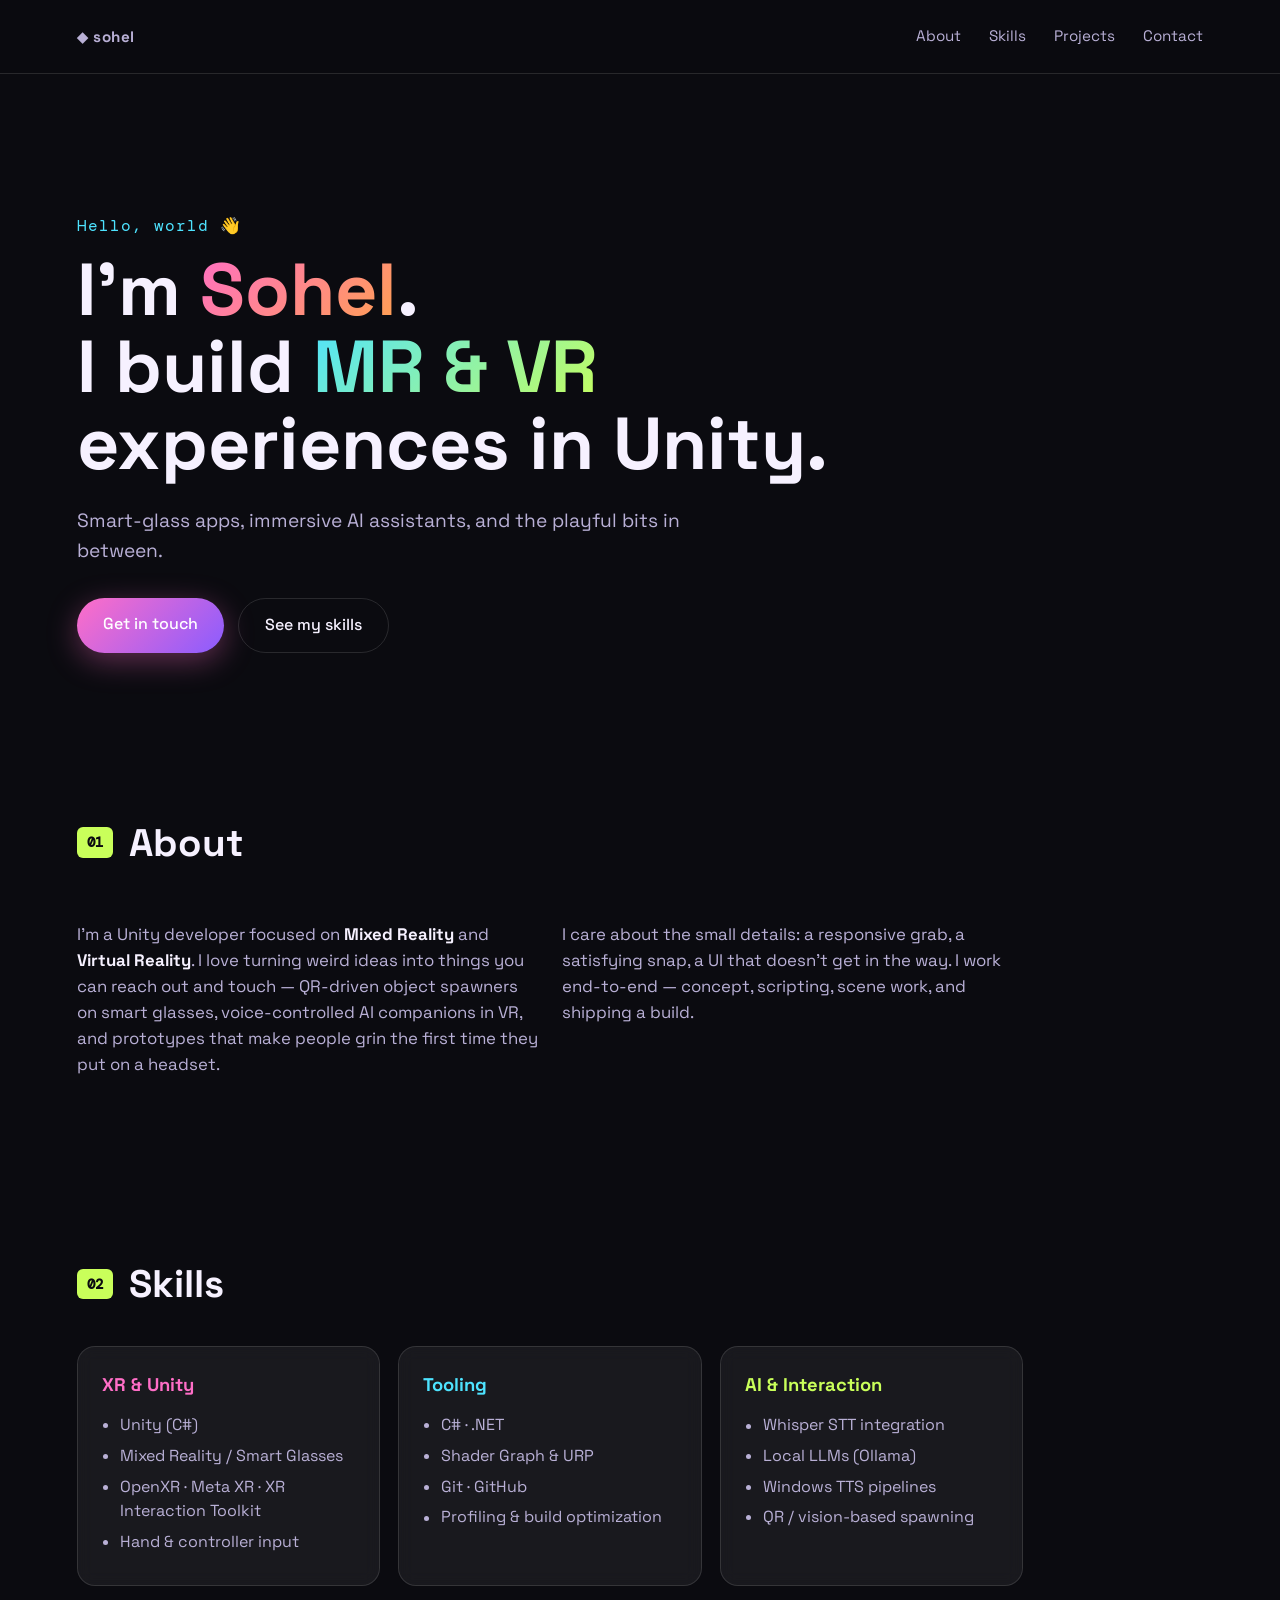
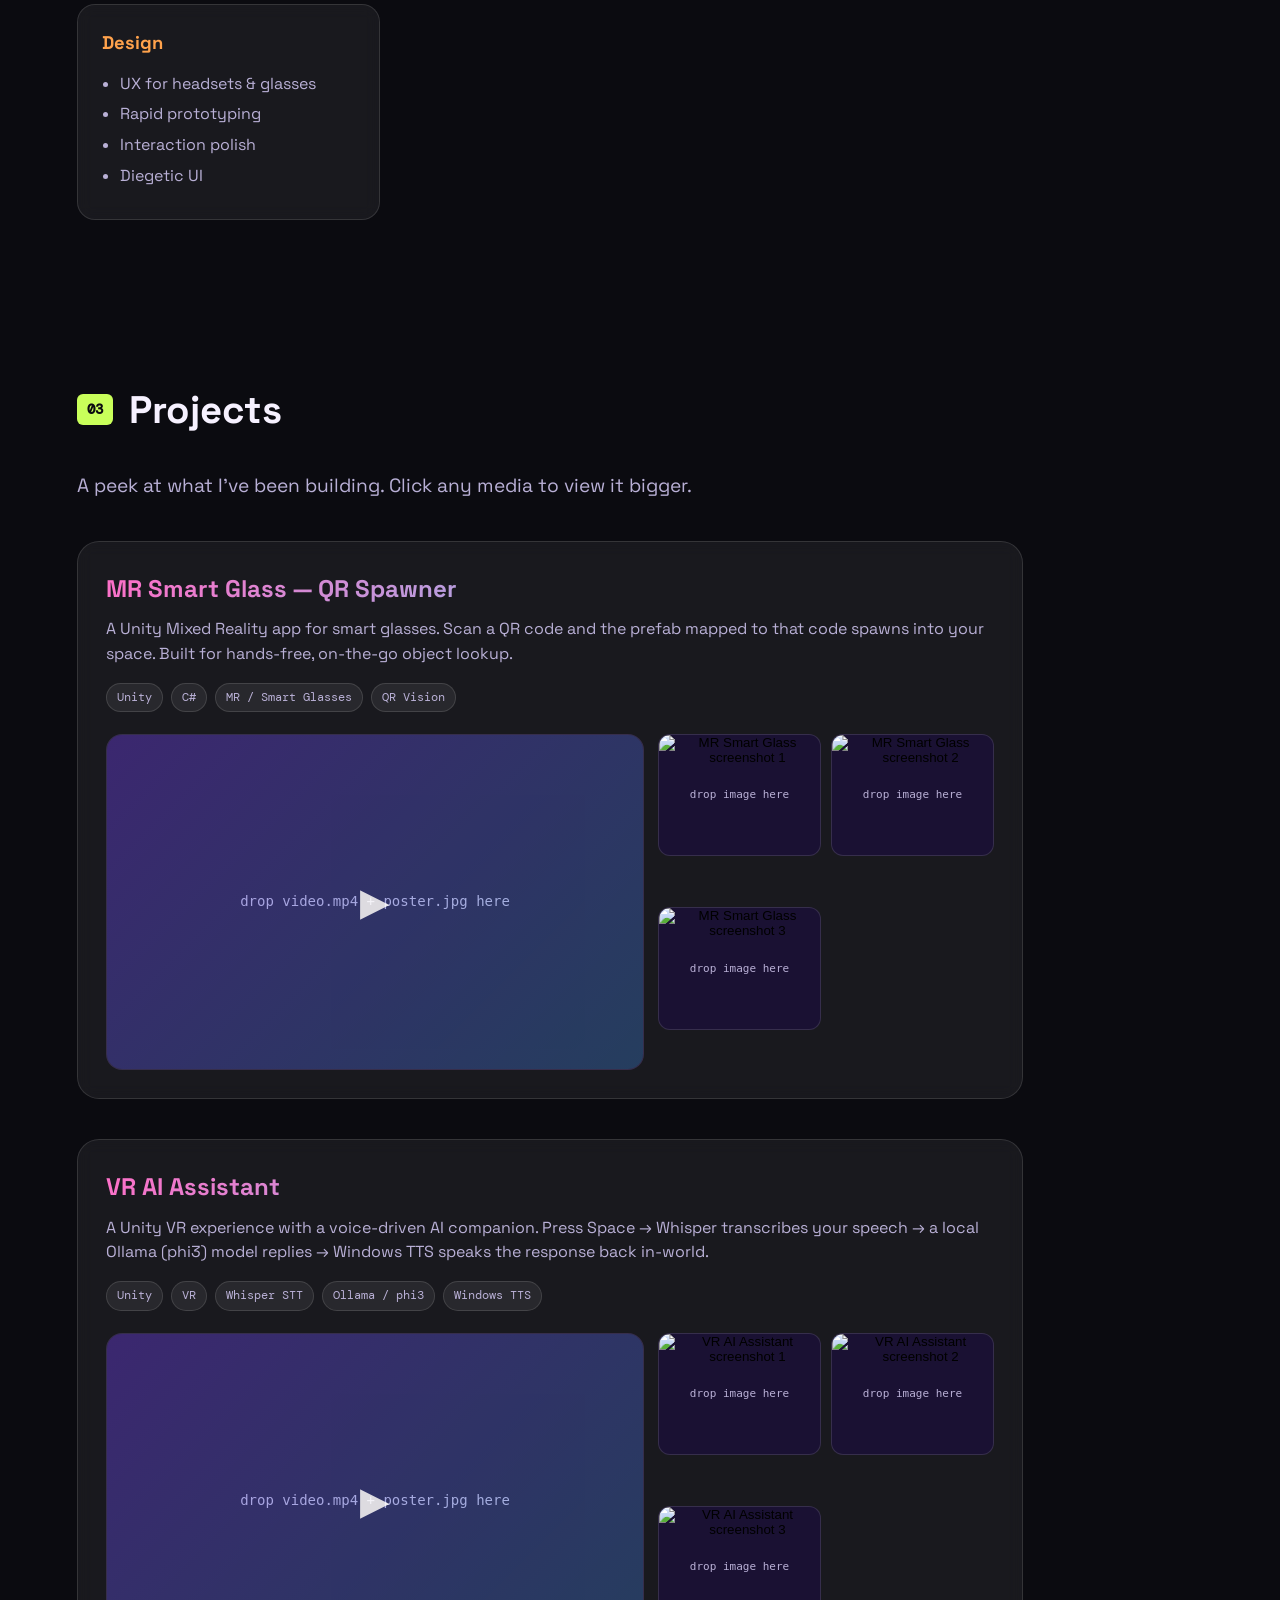
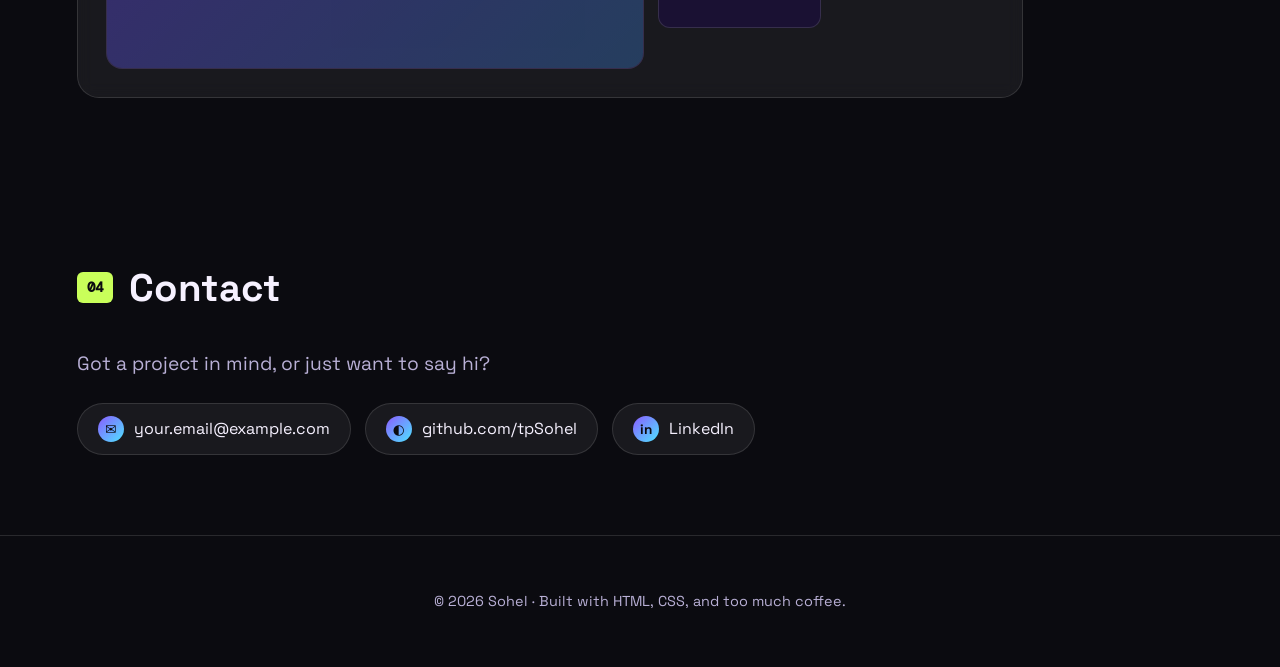
==== Portfolio/index.html @ 41267ab6 "Add portfolio" ====
<!DOCTYPE html>
<html lang="en">
<head>
  <meta charset="UTF-8" />
  <meta name="viewport" content="width=device-width, initial-scale=1.0" />
  <title>Sohel — Unity / XR Developer</title>
  <meta name="description" content="Portfolio of Sohel, a Unity developer building MR and VR experiences." />
  <link rel="preconnect" href="https://fonts.googleapis.com">
  <link rel="preconnect" href="https://fonts.gstatic.com" crossorigin>
  <link href="https://fonts.googleapis.com/css2?family=Space+Grotesk:wght@400;500;700&family=DM+Mono:wght@400;500&display=swap" rel="stylesheet">
  <link rel="stylesheet" href="styles.css" />
</head>
<body>
  <div class="blob blob-1"></div>
  <div class="blob blob-2"></div>
  <div class="blob blob-3"></div>

  <nav class="nav">
    <a href="#top" class="logo">◆ sohel</a>
    <ul>
      <li><a href="#about">About</a></li>
      <li><a href="#skills">Skills</a></li>
      <li><a href="#projects">Projects</a></li>
      <li><a href="#contact">Contact</a></li>
    </ul>
  </nav>

  <header id="top" class="hero">
    <p class="eyebrow">Hello, world 👋</p>
    <h1>
      I'm <span class="grad">Sohel</span>.<br />
      I build <span class="grad2">MR &amp; VR</span> experiences in Unity.
    </h1>
    <p class="lede">
      Smart-glass apps, immersive AI assistants, and the playful bits in between.
    </p>
    <div class="cta">
      <a class="btn primary" href="#contact">Get in touch</a>
      <a class="btn ghost" href="#skills">See my skills</a>
    </div>
  </header>

  <section id="about" class="section">
    <h2><span class="tag">01</span> About</h2>
    <div class="about-grid">
      <p>
        I'm a Unity developer focused on <strong>Mixed Reality</strong> and
        <strong>Virtual Reality</strong>. I love turning weird ideas into things you
        can reach out and touch — QR-driven object spawners on smart glasses,
        voice-controlled AI companions in VR, and prototypes that make people grin
        the first time they put on a headset.
      </p>
      <p>
        I care about the small details: a responsive grab, a satisfying snap, a
        UI that doesn't get in the way. I work end-to-end — concept, scripting,
        scene work, and shipping a build.
      </p>
    </div>
  </section>

  <section id="skills" class="section">
    <h2><span class="tag">02</span> Skills</h2>
    <div class="skills">
      <article class="card c1">
        <h3>XR &amp; Unity</h3>
        <ul>
          <li>Unity (C#)</li>
          <li>Mixed Reality / Smart Glasses</li>
          <li>OpenXR · Meta XR · XR Interaction Toolkit</li>
          <li>Hand &amp; controller input</li>
        </ul>
      </article>
      <article class="card c2">
        <h3>Tooling</h3>
        <ul>
          <li>C# · .NET</li>
          <li>Shader Graph &amp; URP</li>
          <li>Git · GitHub</li>
          <li>Profiling &amp; build optimization</li>
        </ul>
      </article>
      <article class="card c3">
        <h3>AI &amp; Interaction</h3>
        <ul>
          <li>Whisper STT integration</li>
          <li>Local LLMs (Ollama)</li>
          <li>Windows TTS pipelines</li>
          <li>QR / vision-based spawning</li>
        </ul>
      </article>
      <article class="card c4">
        <h3>Design</h3>
        <ul>
          <li>UX for headsets &amp; glasses</li>
          <li>Rapid prototyping</li>
          <li>Interaction polish</li>
          <li>Diegetic UI</li>
        </ul>
      </article>
    </div>
  </section>

  <section id="projects" class="section">
    <h2><span class="tag">03</span> Projects</h2>
    <p class="lede">A peek at what I've been building. Click any media to view it bigger.</p>

    <article class="project">
      <header class="project-head">
        <h3>MR Smart Glass — QR Spawner</h3>
        <p>A Unity Mixed Reality app for smart glasses. Scan a QR code and the prefab mapped to that code spawns into your space. Built for hands-free, on-the-go object lookup.</p>
        <div class="chips">
          <span class="chip">Unity</span>
          <span class="chip">C#</span>
          <span class="chip">MR / Smart Glasses</span>
          <span class="chip">QR Vision</span>
        </div>
      </header>

      <div class="project-media">
        <div class="media-main" data-lightbox data-type="video" data-src="media/mr-smart-glass/video.mp4">
          <video src="media/mr-smart-glass/video.mp4" poster="media/mr-smart-glass/poster.jpg" muted loop playsinline preload="metadata"></video>
          <div class="play-badge">▶</div>
        </div>
        <div class="media-gallery">
          <button class="thumb" data-lightbox data-type="image" data-src="media/mr-smart-glass/1.jpg">
            <img src="media/mr-smart-glass/1.jpg" alt="MR Smart Glass screenshot 1" loading="lazy" />
          </button>
          <button class="thumb" data-lightbox data-type="image" data-src="media/mr-smart-glass/2.jpg">
            <img src="media/mr-smart-glass/2.jpg" alt="MR Smart Glass screenshot 2" loading="lazy" />
          </button>
          <button class="thumb" data-lightbox data-type="image" data-src="media/mr-smart-glass/3.jpg">
            <img src="media/mr-smart-glass/3.jpg" alt="MR Smart Glass screenshot 3" loading="lazy" />
          </button>
        </div>
      </div>
    </article>

    <article class="project">
      <header class="project-head">
        <h3>VR AI Assistant</h3>
        <p>A Unity VR experience with a voice-driven AI companion. Press Space → Whisper transcribes your speech → a local Ollama (phi3) model replies → Windows TTS speaks the response back in-world.</p>
        <div class="chips">
          <span class="chip">Unity</span>
          <span class="chip">VR</span>
          <span class="chip">Whisper STT</span>
          <span class="chip">Ollama / phi3</span>
          <span class="chip">Windows TTS</span>
        </div>
      </header>

      <div class="project-media">
        <div class="media-main" data-lightbox data-type="video" data-src="media/vr-ai-assistant/video.mp4">
          <video src="media/vr-ai-assistant/video.mp4" poster="media/vr-ai-assistant/poster.jpg" muted loop playsinline preload="metadata"></video>
          <div class="play-badge">▶</div>
        </div>
        <div class="media-gallery">
          <button class="thumb" data-lightbox data-type="image" data-src="media/vr-ai-assistant/1.jpg">
            <img src="media/vr-ai-assistant/1.jpg" alt="VR AI Assistant screenshot 1" loading="lazy" />
          </button>
          <button class="thumb" data-lightbox data-type="image" data-src="media/vr-ai-assistant/2.jpg">
            <img src="media/vr-ai-assistant/2.jpg" alt="VR AI Assistant screenshot 2" loading="lazy" />
          </button>
          <button class="thumb" data-lightbox data-type="image" data-src="media/vr-ai-assistant/3.jpg">
            <img src="media/vr-ai-assistant/3.jpg" alt="VR AI Assistant screenshot 3" loading="lazy" />
          </button>
        </div>
      </div>
    </article>
  </section>

  <!-- Lightbox -->
  <div id="lightbox" class="lightbox" aria-hidden="true">
    <button class="lb-close" aria-label="Close">✕</button>
    <div class="lb-content"></div>
  </div>

  <section id="contact" class="section">
    <h2><span class="tag">04</span> Contact</h2>
    <p class="lede">Got a project in mind, or just want to say hi?</p>
    <div class="contact-list">
      <a class="contact-pill" href="mailto:your.email@example.com">
        <span>✉</span> your.email@example.com
      </a>
      <a class="contact-pill" href="https://github.com/tpSohel" target="_blank" rel="noopener">
        <span>◐</span> github.com/tpSohel
      </a>
      <a class="contact-pill" href="https://www.linkedin.com/in/your-handle" target="_blank" rel="noopener">
        <span>in</span> LinkedIn
      </a>
    </div>
  </section>

  <footer class="foot">
    <p>© <span id="year"></span> Sohel · Built with HTML, CSS, and too much coffee.</p>
  </footer>

  <script src="script.js"></script>
</body>
</html>
---- Portfolio/styles.css ----
:root {
  --bg: #0b0b10;
  --ink: #f6f1ff;
  --muted: #b9b0d6;
  --pink: #ff6ec7;
  --purple: #8a5cff;
  --cyan: #4ee3ff;
  --lime: #c9ff5a;
  --orange: #ffa24c;
  --card: rgba(255, 255, 255, 0.06);
  --card-brd: rgba(255, 255, 255, 0.12);
}

* { box-sizing: border-box; }

html { scroll-behavior: smooth; }

body {
  margin: 0;
  font-family: "Space Grotesk", system-ui, sans-serif;
  background: var(--bg);
  color: var(--ink);
  line-height: 1.55;
  overflow-x: hidden;
  position: relative;
  min-height: 100vh;
}

/* Floating blobs (hidden — solid bg) */
.blob { display: none; }

/* Nav */
.nav {
  display: flex;
  justify-content: space-between;
  align-items: center;
  padding: 24px clamp(20px, 6vw, 80px);
  position: sticky;
  top: 0;
  backdrop-filter: blur(12px);
  background: rgba(11, 11, 16, 0.85);
  z-index: 10;
  border-bottom: 1px solid var(--card-brd);
}
.logo {
  font-weight: 700;
  font-size: 1.1rem;
  color: var(--ink);
  text-decoration: none;
  letter-spacing: 0.5px;
}
.nav ul {
  list-style: none;
  display: flex;
  gap: 28px;
  margin: 0;
  padding: 0;
}
.nav a {
  color: var(--muted);
  text-decoration: none;
  font-size: 0.95rem;
  transition: color 0.2s;
}
.nav a:hover { color: var(--cyan); }

/* Hero */
.hero {
  padding: clamp(60px, 12vw, 140px) clamp(20px, 6vw, 80px) 80px;
  max-width: 1100px;
}
.eyebrow {
  font-family: "DM Mono", monospace;
  color: var(--cyan);
  margin: 0 0 12px;
  letter-spacing: 1px;
}
.hero h1 {
  font-size: clamp(2.2rem, 6vw, 4.6rem);
  line-height: 1.05;
  margin: 0 0 24px;
  font-weight: 700;
}
.grad {
  background: linear-gradient(135deg, var(--pink), var(--orange));
  -webkit-background-clip: text;
  background-clip: text;
  color: transparent;
}
.grad2 {
  background: linear-gradient(135deg, var(--cyan), var(--lime));
  -webkit-background-clip: text;
  background-clip: text;
  color: transparent;
}
.lede {
  color: var(--muted);
  font-size: clamp(1rem, 2vw, 1.2rem);
  max-width: 620px;
}
.cta {
  margin-top: 32px;
  display: flex;
  gap: 14px;
  flex-wrap: wrap;
}
.btn {
  display: inline-block;
  padding: 14px 26px;
  border-radius: 999px;
  text-decoration: none;
  font-weight: 500;
  transition: transform 0.15s ease, box-shadow 0.2s ease;
}
.btn.primary {
  background: linear-gradient(135deg, var(--pink), var(--purple));
  color: white;
  box-shadow: 0 8px 30px rgba(255, 110, 199, 0.35);
}
.btn.primary:hover { transform: translateY(-2px); box-shadow: 0 12px 40px rgba(255, 110, 199, 0.5); }
.btn.ghost {
  border: 1px solid var(--card-brd);
  color: var(--ink);
}
.btn.ghost:hover { border-color: var(--cyan); color: var(--cyan); }

/* Sections */
.section {
  padding: 80px clamp(20px, 6vw, 80px);
  max-width: 1100px;
}
.section h2 {
  font-size: clamp(1.6rem, 3.5vw, 2.4rem);
  margin: 0 0 32px;
  display: flex;
  align-items: center;
  gap: 16px;
}
.tag {
  font-family: "DM Mono", monospace;
  font-size: 0.9rem;
  color: var(--bg);
  background: var(--lime);
  padding: 4px 10px;
  border-radius: 6px;
}

.about-grid {
  display: grid;
  grid-template-columns: repeat(auto-fit, minmax(280px, 1fr));
  gap: 24px;
  color: var(--muted);
  font-size: 1.05rem;
}
.about-grid strong { color: var(--ink); }

/* Skills cards */
.skills {
  display: grid;
  grid-template-columns: repeat(auto-fit, minmax(240px, 1fr));
  gap: 18px;
}
.card {
  padding: 24px;
  border-radius: 18px;
  background: var(--card);
  border: 1px solid var(--card-brd);
  backdrop-filter: blur(8px);
  transition: transform 0.25s ease, border-color 0.25s ease;
  position: relative;
  overflow: hidden;
}
.card::before {
  content: "";
  position: absolute;
  inset: 0;
  background: linear-gradient(135deg, transparent, transparent);
  opacity: 0;
  transition: opacity 0.3s;
  pointer-events: none;
}
.card:hover { transform: translateY(-6px); }
.card.c1:hover { border-color: var(--pink); }
.card.c2:hover { border-color: var(--cyan); }
.card.c3:hover { border-color: var(--lime); }
.card.c4:hover { border-color: var(--orange); }
.card h3 {
  margin: 0 0 14px;
  font-size: 1.15rem;
}
.card.c1 h3 { color: var(--pink); }
.card.c2 h3 { color: var(--cyan); }
.card.c3 h3 { color: var(--lime); }
.card.c4 h3 { color: var(--orange); }
.card ul {
  margin: 0;
  padding-left: 18px;
  color: var(--muted);
}
.card li { margin: 6px 0; }

/* Contact */
.contact-list {
  display: flex;
  gap: 14px;
  flex-wrap: wrap;
  margin-top: 24px;
}
.contact-pill {
  display: inline-flex;
  align-items: center;
  gap: 10px;
  padding: 12px 20px;
  background: var(--card);
  border: 1px solid var(--card-brd);
  border-radius: 999px;
  color: var(--ink);
  text-decoration: none;
  transition: all 0.2s ease;
}
.contact-pill span {
  display: inline-flex;
  align-items: center;
  justify-content: center;
  width: 26px;
  height: 26px;
  border-radius: 50%;
  background: linear-gradient(135deg, var(--purple), var(--cyan));
  font-size: 0.85rem;
  font-weight: 700;
  color: var(--bg);
}
.contact-pill:hover {
  transform: translateY(-2px);
  border-color: var(--cyan);
  box-shadow: 0 8px 24px rgba(78, 227, 255, 0.2);
}

/* Footer */
.foot {
  padding: 40px clamp(20px, 6vw, 80px);
  border-top: 1px solid var(--card-brd);
  color: var(--muted);
  font-size: 0.9rem;
  text-align: center;
}

/* Reveal on scroll */
.reveal {
  opacity: 0;
  transform: translateY(24px);
  transition: opacity 0.7s ease, transform 0.7s ease;
}
.reveal.in {
  opacity: 1;
  transform: translateY(0);
}

@media (max-width: 600px) {
  .nav ul { gap: 16px; }
  .nav a { font-size: 0.85rem; }
}

/* Projects */
.project {
  margin-top: 40px;
  padding: 28px;
  border-radius: 22px;
  background: var(--card);
  border: 1px solid var(--card-brd);
  backdrop-filter: blur(8px);
}
.project-head h3 {
  margin: 0 0 10px;
  font-size: 1.5rem;
  background: linear-gradient(135deg, var(--pink), var(--cyan));
  -webkit-background-clip: text;
  background-clip: text;
  color: transparent;
}
.project-head p {
  margin: 0 0 16px;
  color: var(--muted);
}
.chips {
  display: flex;
  flex-wrap: wrap;
  gap: 8px;
  margin-bottom: 22px;
}
.chip {
  font-family: "DM Mono", monospace;
  font-size: 0.78rem;
  padding: 4px 10px;
  border-radius: 999px;
  background: rgba(255, 255, 255, 0.07);
  border: 1px solid var(--card-brd);
  color: var(--muted);
}

.project-media {
  display: grid;
  grid-template-columns: 1.6fr 1fr;
  gap: 14px;
}
@media (max-width: 760px) {
  .project-media { grid-template-columns: 1fr; }
}

.media-main {
  position: relative;
  border-radius: 16px;
  overflow: hidden;
  cursor: pointer;
  aspect-ratio: 16 / 10;
  background: #1a1133 url("data:image/svg+xml;utf8,<svg xmlns='http://www.w3.org/2000/svg' width='100%25' height='100%25'><text x='50%25' y='50%25' fill='%23b9b0d6' font-family='monospace' font-size='14' text-anchor='middle' dominant-baseline='middle'>drop video.mp4 + poster.jpg here</text></svg>") center/contain no-repeat;
  border: 1px solid var(--card-brd);
  transition: transform 0.25s ease;
}
.media-main:hover { transform: translateY(-3px); }
.media-main video {
  width: 100%;
  height: 100%;
  object-fit: cover;
  display: block;
}
.media-main video[poster=""] { opacity: 0; }
.play-badge {
  position: absolute;
  inset: 0;
  display: flex;
  align-items: center;
  justify-content: center;
  font-size: 2.4rem;
  color: white;
  background: linear-gradient(135deg, rgba(138, 92, 255, 0.35), rgba(78, 227, 255, 0.25));
  opacity: 0.85;
  transition: opacity 0.2s;
  pointer-events: none;
}
.media-main:hover .play-badge { opacity: 1; }

.media-gallery {
  display: grid;
  grid-template-columns: 1fr 1fr;
  grid-auto-rows: 1fr;
  gap: 10px;
}
@media (max-width: 760px) {
  .media-gallery { grid-template-columns: repeat(3, 1fr); }
}
.thumb {
  border: 1px solid var(--card-brd);
  border-radius: 12px;
  overflow: hidden;
  padding: 0;
  cursor: pointer;
  background: #1a1133 url("data:image/svg+xml;utf8,<svg xmlns='http://www.w3.org/2000/svg' width='100%25' height='100%25'><text x='50%25' y='50%25' fill='%23b9b0d6' font-family='monospace' font-size='11' text-anchor='middle' dominant-baseline='middle'>drop image here</text></svg>") center/contain no-repeat;
  aspect-ratio: 4 / 3;
  transition: transform 0.2s ease, border-color 0.2s ease;
}
.thumb:hover { transform: translateY(-3px); border-color: var(--cyan); }
.thumb img {
  width: 100%;
  height: 100%;
  object-fit: cover;
  display: block;
}
.thumb img[src=""],
.thumb img:not([src]) { opacity: 0; }

/* Lightbox */
.lightbox {
  position: fixed;
  inset: 0;
  background: rgba(8, 4, 20, 0.92);
  backdrop-filter: blur(8px);
  display: none;
  align-items: center;
  justify-content: center;
  z-index: 100;
  padding: 40px;
}
.lightbox.open { display: flex; }
.lb-content {
  max-width: 92vw;
  max-height: 88vh;
  display: flex;
  align-items: center;
  justify-content: center;
}
.lb-content img,
.lb-content video {
  max-width: 92vw;
  max-height: 88vh;
  border-radius: 12px;
  box-shadow: 0 20px 80px rgba(255, 110, 199, 0.25);
}
.lb-close {
  position: absolute;
  top: 20px;
  right: 24px;
  background: var(--card);
  border: 1px solid var(--card-brd);
  color: var(--ink);
  width: 44px;
  height: 44px;
  border-radius: 50%;
  font-size: 1.2rem;
  cursor: pointer;
  transition: all 0.2s;
}
.lb-close:hover { background: var(--pink); border-color: var(--pink); }
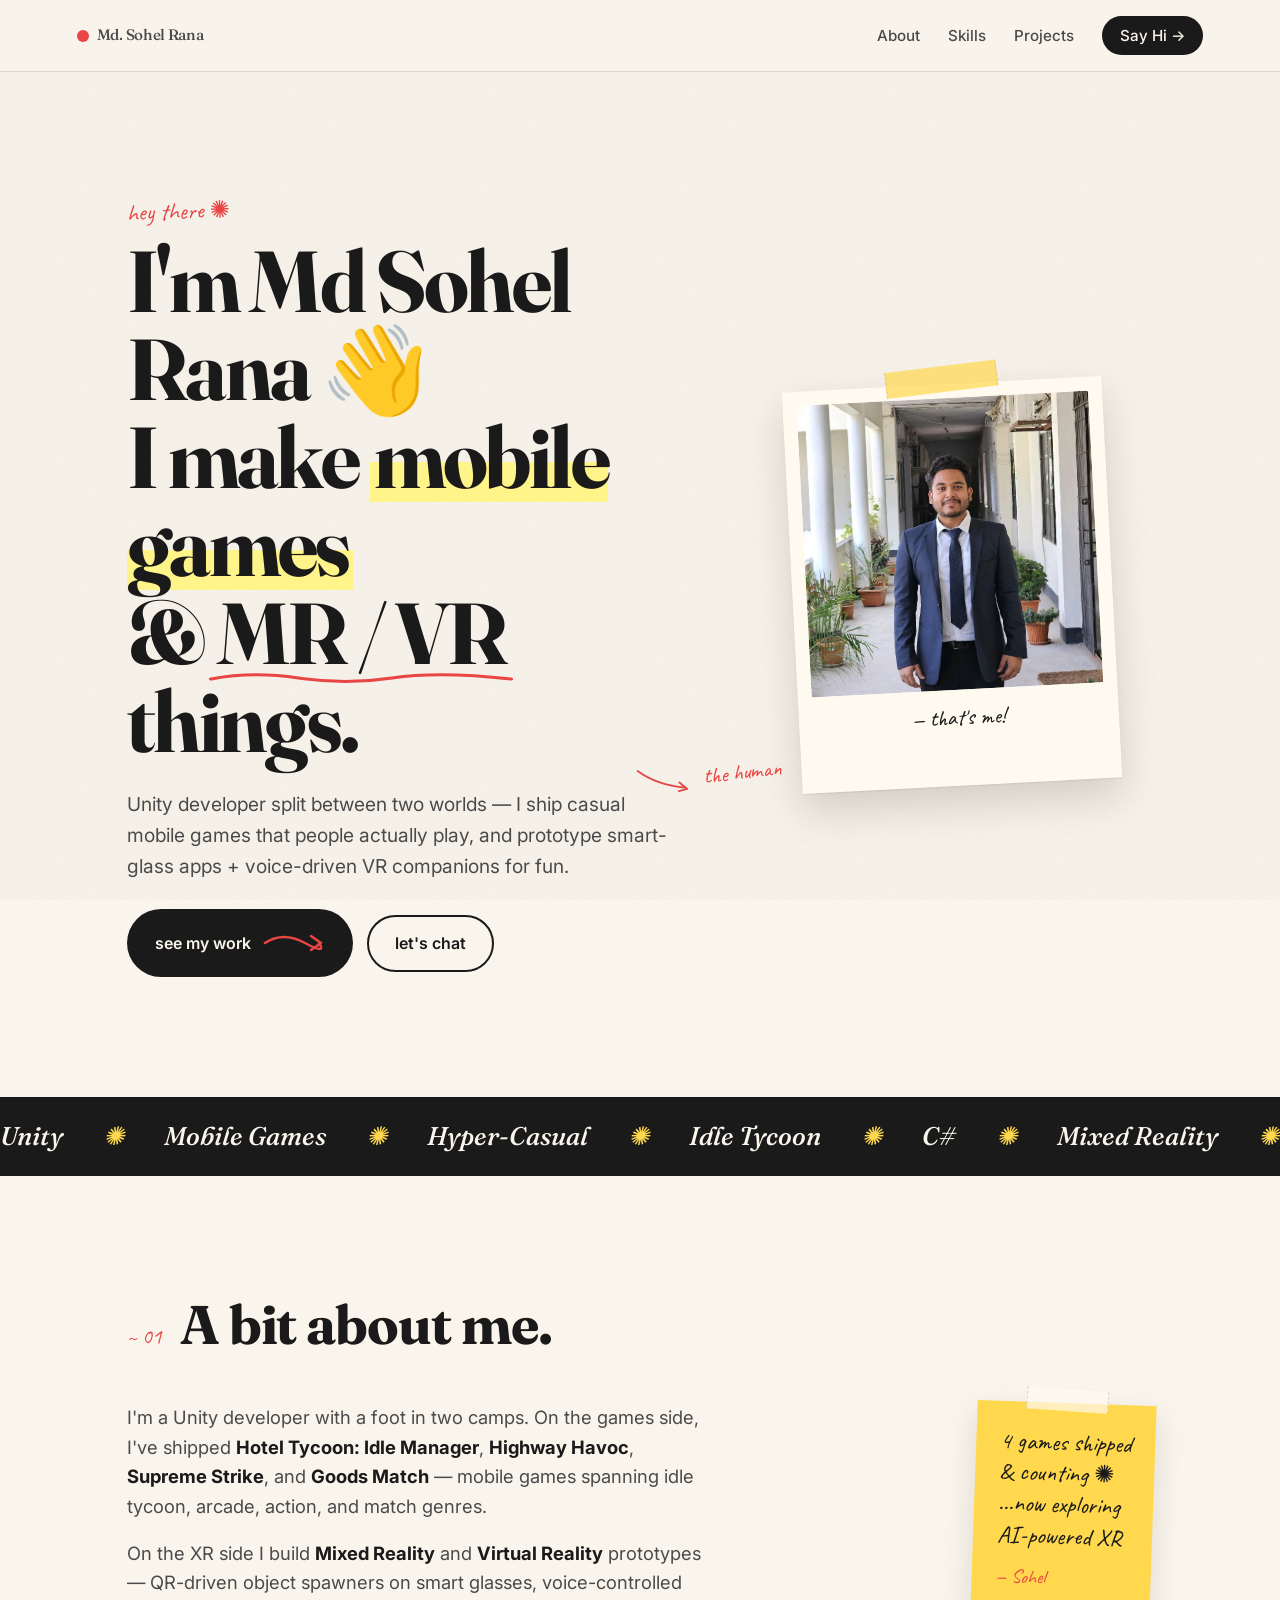
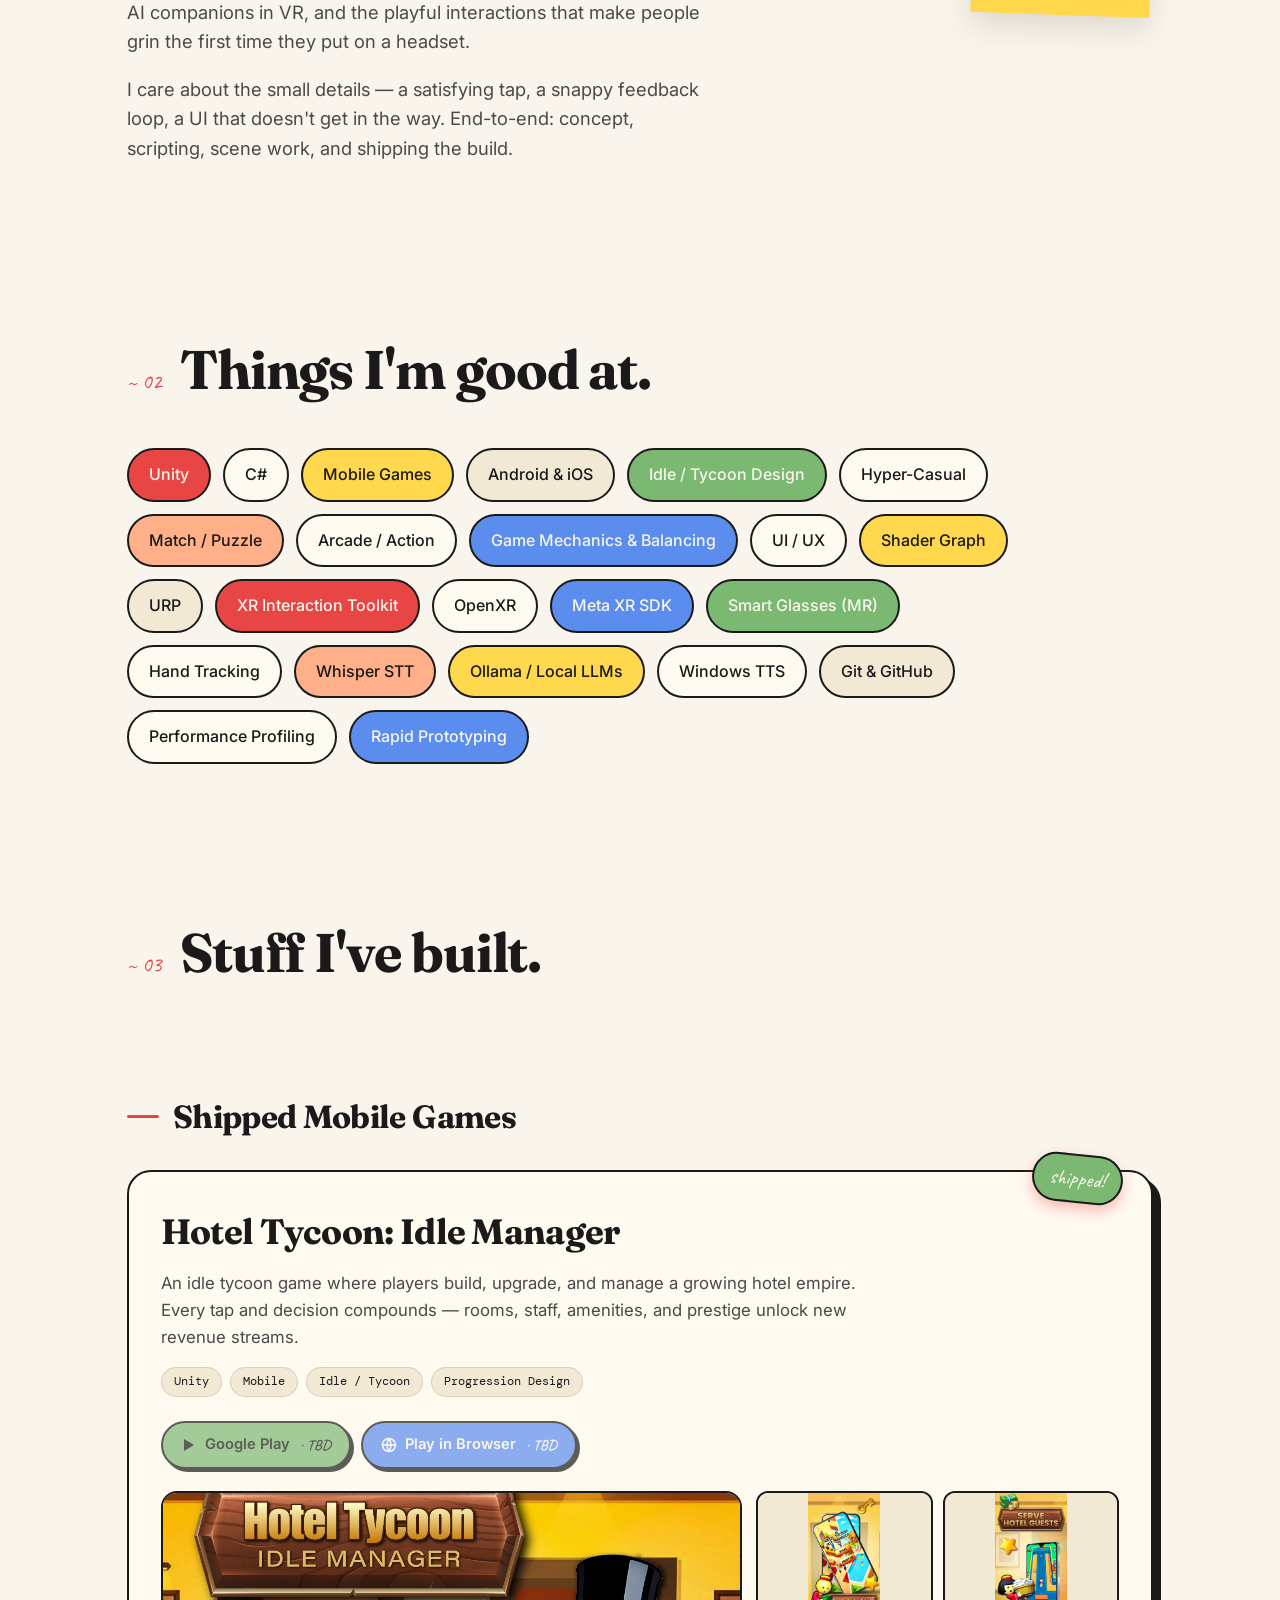
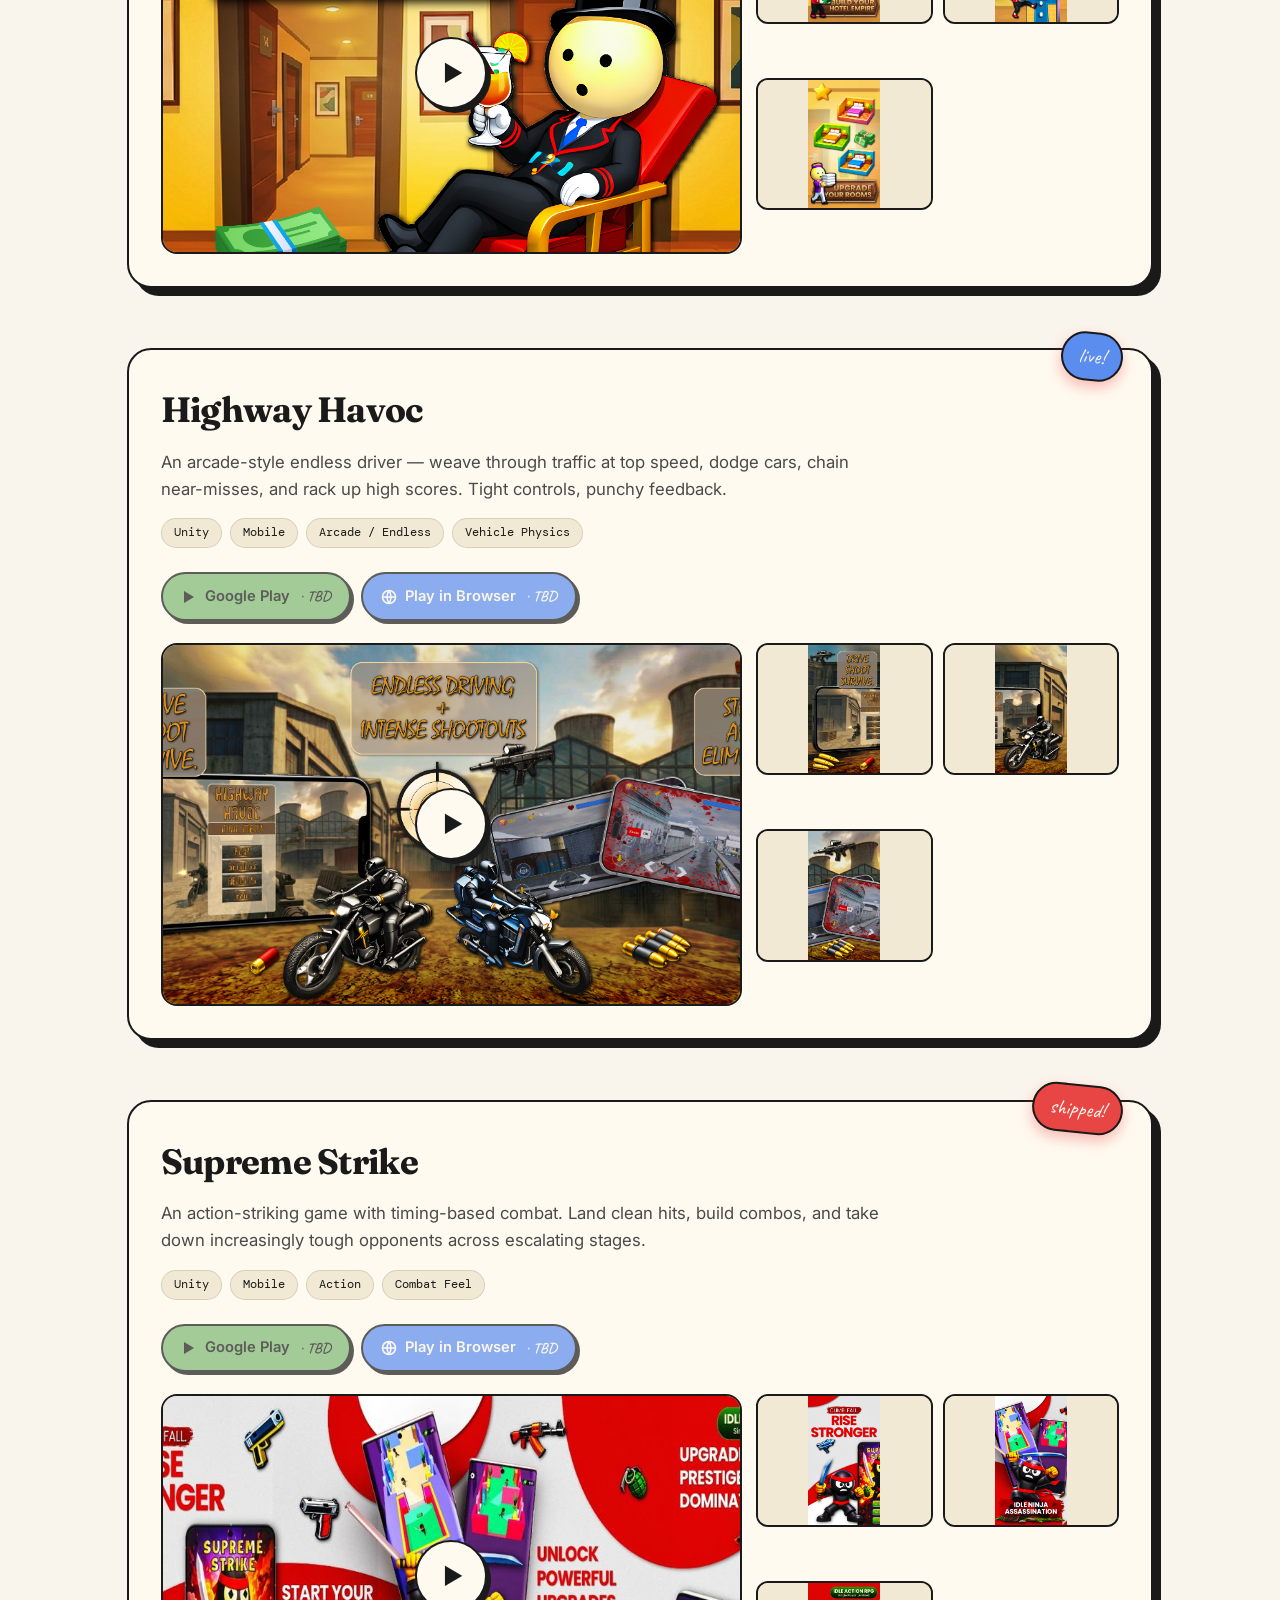
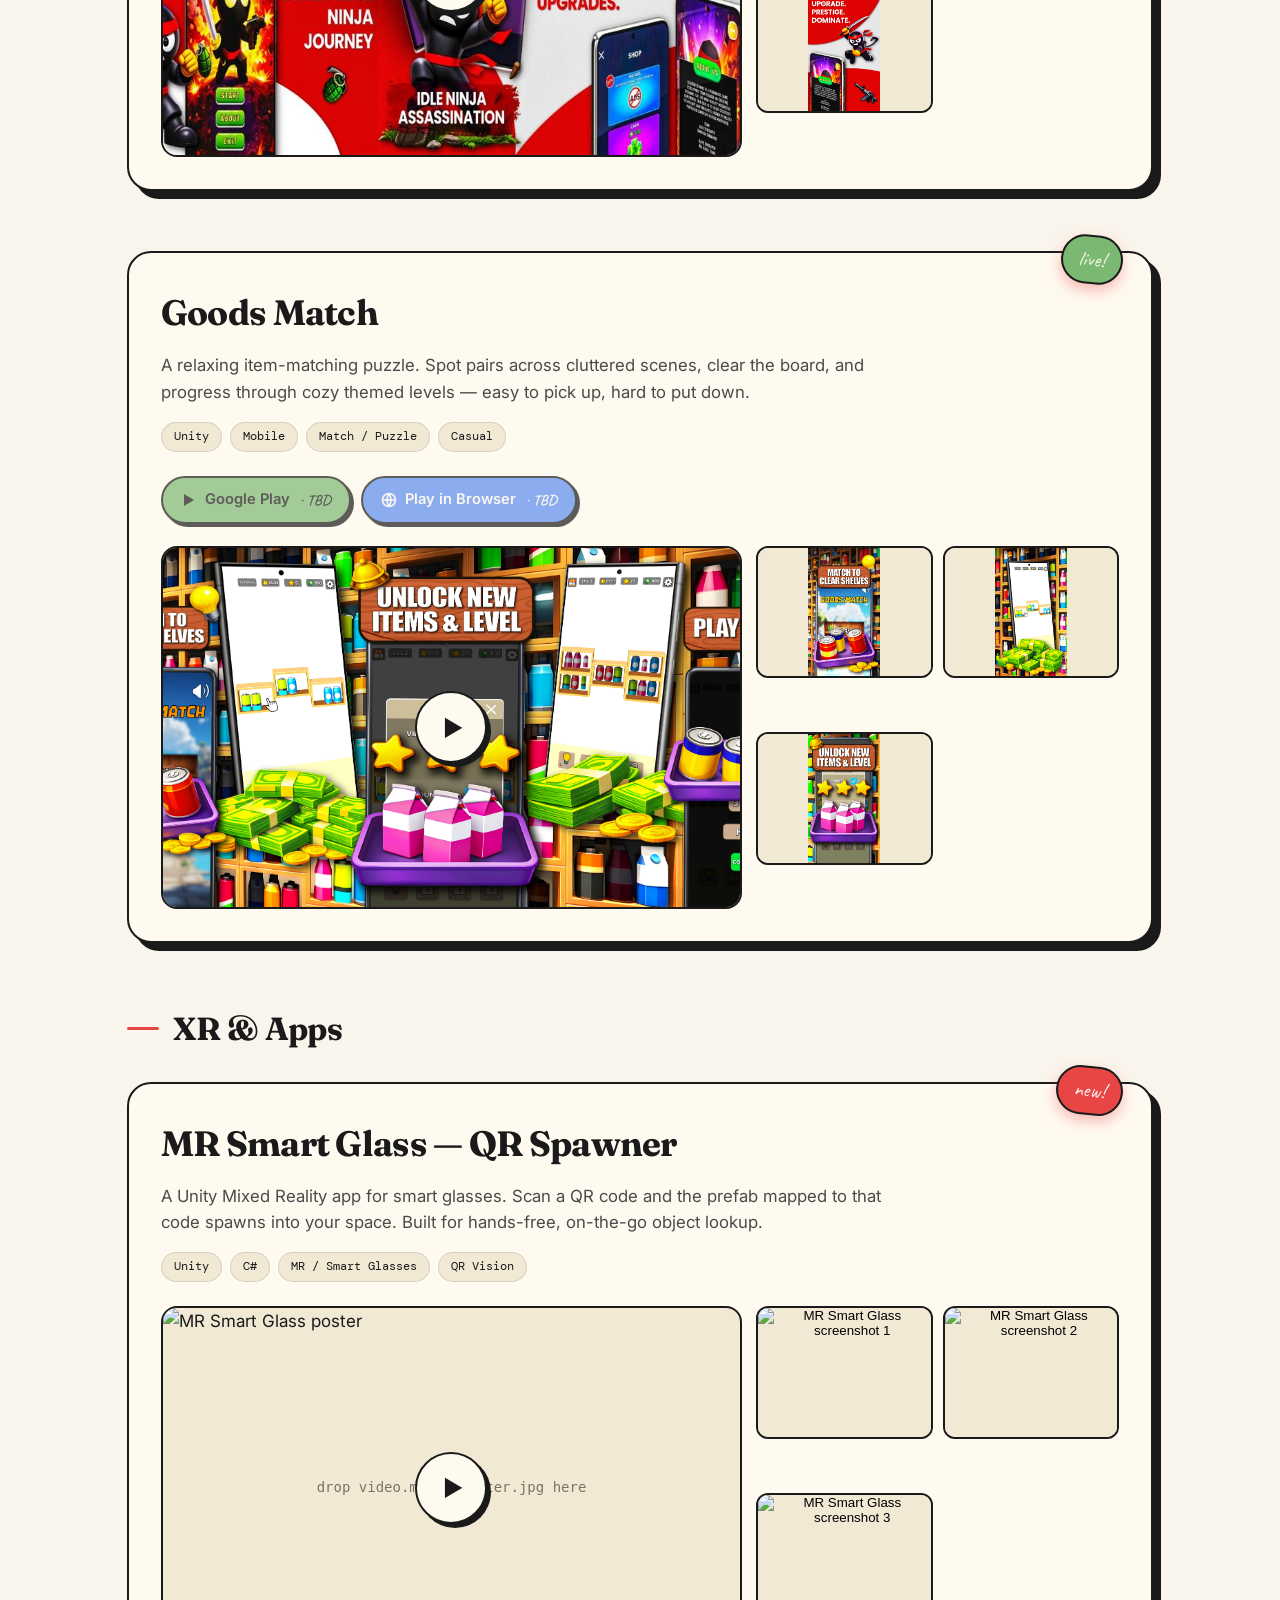
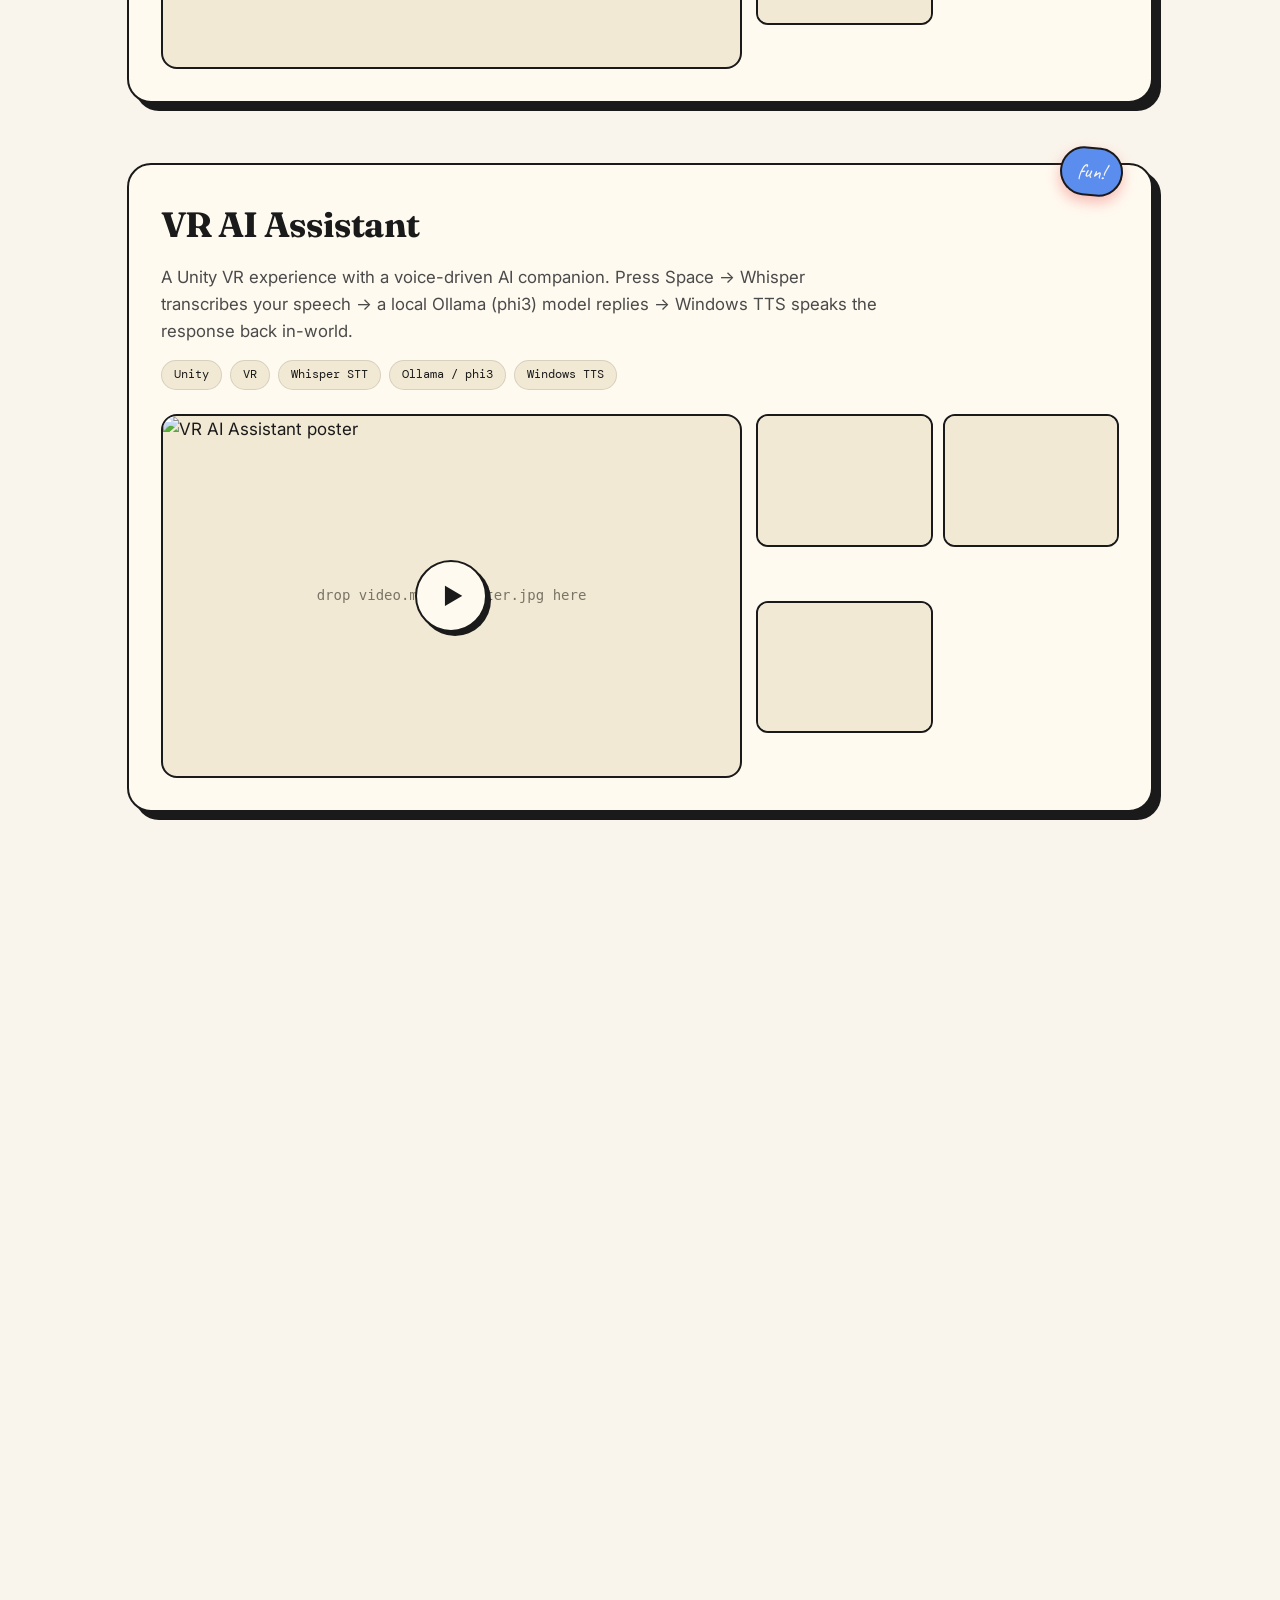
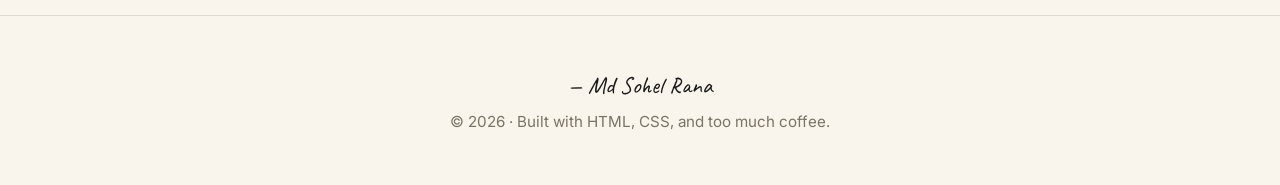
==== commit d8fb9006: "Add ss and video in the game section" ====
--- a/Portfolio/index.html
+++ b/Portfolio/index.html
@@ -1,113 +1,386 @@
 <!DOCTYPE html>
 <html lang="en">
+
 <head>
   <meta charset="UTF-8" />
   <meta name="viewport" content="width=device-width, initial-scale=1.0" />
-  <title>Sohel — Unity / XR Developer</title>
-  <meta name="description" content="Portfolio of Sohel, a Unity developer building MR and VR experiences." />
+  <title>Md Sohel Rana — Unity Developer / Games &amp; XR</title>
+  <meta name="description"
+    content="Md Sohel Rana — Unity developer with shipped mobile games (Hotel Tycoon, Highway Havoc, Supreme Strike, Goods Match) and MR / VR prototypes." />
   <link rel="preconnect" href="https://fonts.googleapis.com">
   <link rel="preconnect" href="https://fonts.gstatic.com" crossorigin>
-  <link href="https://fonts.googleapis.com/css2?family=Space+Grotesk:wght@400;500;700&family=DM+Mono:wght@400;500&display=swap" rel="stylesheet">
+  <link
+    href="https://fonts.googleapis.com/css2?family=Fraunces:ital,opsz,wght@0,9..144,500;0,9..144,700;1,9..144,500&family=Inter:wght@400;500;600;700&family=Caveat:wght@500;700&family=DM+Mono:wght@400;500&display=swap"
+    rel="stylesheet">
   <link rel="stylesheet" href="styles.css" />
 </head>
+
 <body>
-  <div class="blob blob-1"></div>
-  <div class="blob blob-2"></div>
-  <div class="blob blob-3"></div>
 
   <nav class="nav">
-    <a href="#top" class="logo">◆ sohel</a>
+    <a href="#top" class="logo">
+      <span class="blob-dot"></span> Md. Sohel Rana
+    </a>
     <ul>
       <li><a href="#about">About</a></li>
       <li><a href="#skills">Skills</a></li>
       <li><a href="#projects">Projects</a></li>
-      <li><a href="#contact">Contact</a></li>
+      <li><a href="#contact" class="nav-cta">Say Hi →</a></li>
     </ul>
   </nav>
 
+  <!-- HERO -->
   <header id="top" class="hero">
-    <p class="eyebrow">Hello, world 👋</p>
-    <h1>
-      I'm <span class="grad">Sohel</span>.<br />
-      I build <span class="grad2">MR &amp; VR</span> experiences in Unity.
-    </h1>
-    <p class="lede">
-      Smart-glass apps, immersive AI assistants, and the playful bits in between.
-    </p>
-    <div class="cta">
-      <a class="btn primary" href="#contact">Get in touch</a>
-      <a class="btn ghost" href="#skills">See my skills</a>
+    <div class="hero-text">
+      <p class="eyebrow">hey there ✺</p>
+      <h1>
+        I'm Md Sohel Rana <span class="wave">👋</span><br />
+        I make <span class="highlight">mobile games</span><br />
+        &amp; <span class="scribble">MR / VR</span> things.
+      </h1>
+      <p class="lede">
+        Unity developer split between two worlds — I ship casual mobile games that people actually play, and prototype
+        smart-glass apps + voice-driven VR companions for fun.
+      </p>
+      <div class="cta">
+        <a class="btn primary" href="#projects">see my work
+          <svg class="arrow-svg" viewBox="0 0 64 36" fill="none" stroke="currentColor" stroke-width="2.5"
+            stroke-linecap="round" stroke-linejoin="round" aria-hidden="true">
+            <path d="M 4 18 Q 22 6, 44 18 T 58 18" />
+            <path d="M 50 11 L 60 18 L 50 25" />
+          </svg>
+        </a>
+        <a class="btn ghost" href="#contact">let's chat</a>
+      </div>
+    </div>
+
+    <div class="polaroid-wrap">
+      <div class="polaroid">
+        <div class="photo">
+          <img src="media/me.jpg" alt="Photo of Md Sohel Rana" />
+        </div>
+        <div class="caption">— that's me!</div>
+      </div>
+      <span class="note note-photo" aria-hidden="true">
+        <svg class="arrow-svg" viewBox="0 0 80 50" fill="none" stroke="currentColor" stroke-width="2.5"
+          stroke-linecap="round" stroke-linejoin="round">
+          <path d="M 6 8 Q 30 30, 70 38" />
+          <path d="M 62 30 L 72 40 L 60 42" />
+        </svg>
+        the human
+      </span>
     </div>
   </header>
 
+  <!-- MARQUEE -->
+  <div class="marquee" aria-hidden="true">
+    <div class="marquee-track">
+      <span>Unity <span class="star">✺</span> Mobile Games <span class="star">✺</span> Hyper-Casual <span
+          class="star">✺</span> Idle Tycoon <span class="star">✺</span> C# <span class="star">✺</span> Mixed Reality
+        <span class="star">✺</span> OpenXR <span class="star">✺</span> Smart Glasses <span class="star">✺</span> Voice
+        AI <span class="star">✺</span> Shader Graph <span class="star">✺</span></span>
+      <span>Unity <span class="star">✺</span> Mobile Games <span class="star">✺</span> Hyper-Casual <span
+          class="star">✺</span> Idle Tycoon <span class="star">✺</span> C# <span class="star">✺</span> Mixed Reality
+        <span class="star">✺</span> OpenXR <span class="star">✺</span> Smart Glasses <span class="star">✺</span> Voice
+        AI <span class="star">✺</span> Shader Graph <span class="star">✺</span></span>
+    </div>
+  </div>
+
+  <!-- ABOUT -->
   <section id="about" class="section">
-    <h2><span class="tag">01</span> About</h2>
+    <div class="section-head">
+      <span class="num">~ 01</span>
+      <h2>A bit about me.</h2>
+    </div>
     <div class="about-grid">
-      <p>
-        I'm a Unity developer focused on <strong>Mixed Reality</strong> and
-        <strong>Virtual Reality</strong>. I love turning weird ideas into things you
-        can reach out and touch — QR-driven object spawners on smart glasses,
-        voice-controlled AI companions in VR, and prototypes that make people grin
-        the first time they put on a headset.
-      </p>
-      <p>
-        I care about the small details: a responsive grab, a satisfying snap, a
-        UI that doesn't get in the way. I work end-to-end — concept, scripting,
-        scene work, and shipping a build.
-      </p>
+      <div class="about-text">
+        <p>
+          I'm a Unity developer with a foot in two camps. On the games side,
+          I've shipped <strong>Hotel Tycoon: Idle Manager</strong>,
+          <strong>Highway Havoc</strong>, <strong>Supreme Strike</strong>, and
+          <strong>Goods Match</strong> — mobile games spanning idle tycoon, arcade,
+          action, and match genres.
+        </p>
+        <p>
+          On the XR side I build <strong>Mixed Reality</strong> and
+          <strong>Virtual Reality</strong> prototypes — QR-driven object spawners
+          on smart glasses, voice-controlled AI companions in VR, and the playful
+          interactions that make people grin the first time they put on a headset.
+        </p>
+        <p>
+          I care about the small details — a satisfying tap, a snappy feedback
+          loop, a UI that doesn't get in the way. End-to-end: concept, scripting,
+          scene work, and shipping the build.
+        </p>
+      </div>
+      <aside class="sticky-note" aria-label="A personal note">
+        4 games shipped<br />
+        &amp; counting ✺<br />
+        ...now exploring<br />
+        AI-powered XR
+        <span class="signature">— Sohel</span>
+      </aside>
     </div>
   </section>
 
+  <!-- SKILLS -->
   <section id="skills" class="section">
-    <h2><span class="tag">02</span> Skills</h2>
-    <div class="skills">
-      <article class="card c1">
-        <h3>XR &amp; Unity</h3>
-        <ul>
-          <li>Unity (C#)</li>
-          <li>Mixed Reality / Smart Glasses</li>
-          <li>OpenXR · Meta XR · XR Interaction Toolkit</li>
-          <li>Hand &amp; controller input</li>
-        </ul>
-      </article>
-      <article class="card c2">
-        <h3>Tooling</h3>
-        <ul>
-          <li>C# · .NET</li>
-          <li>Shader Graph &amp; URP</li>
-          <li>Git · GitHub</li>
-          <li>Profiling &amp; build optimization</li>
-        </ul>
-      </article>
-      <article class="card c3">
-        <h3>AI &amp; Interaction</h3>
-        <ul>
-          <li>Whisper STT integration</li>
-          <li>Local LLMs (Ollama)</li>
-          <li>Windows TTS pipelines</li>
-          <li>QR / vision-based spawning</li>
-        </ul>
-      </article>
-      <article class="card c4">
-        <h3>Design</h3>
-        <ul>
-          <li>UX for headsets &amp; glasses</li>
-          <li>Rapid prototyping</li>
-          <li>Interaction polish</li>
-          <li>Diegetic UI</li>
-        </ul>
-      </article>
+    <div class="section-head">
+      <span class="num">~ 02</span>
+      <h2>Things I'm good at.</h2>
+    </div>
+    <div class="skills-cloud">
+      <span class="bubble b-red">Unity</span>
+      <span class="bubble">C#</span>
+      <span class="bubble b-yellow">Mobile Games</span>
+      <span class="bubble b-cream">Android &amp; iOS</span>
+      <span class="bubble b-green">Idle / Tycoon Design</span>
+      <span class="bubble">Hyper-Casual</span>
+      <span class="bubble b-peach">Match / Puzzle</span>
+      <span class="bubble">Arcade / Action</span>
+      <span class="bubble b-blue">Game Mechanics &amp; Balancing</span>
+      <span class="bubble">UI / UX</span>
+      <span class="bubble b-yellow">Shader Graph</span>
+      <span class="bubble b-cream">URP</span>
+      <span class="bubble b-red">XR Interaction Toolkit</span>
+      <span class="bubble">OpenXR</span>
+      <span class="bubble b-blue">Meta XR SDK</span>
+      <span class="bubble b-green">Smart Glasses (MR)</span>
+      <span class="bubble">Hand Tracking</span>
+      <span class="bubble b-peach">Whisper STT</span>
+      <span class="bubble b-yellow">Ollama / Local LLMs</span>
+      <span class="bubble">Windows TTS</span>
+      <span class="bubble b-cream">Git &amp; GitHub</span>
+      <span class="bubble">Performance Profiling</span>
+      <span class="bubble b-blue">Rapid Prototyping</span>
     </div>
   </section>
 
+  <!-- PROJECTS -->
   <section id="projects" class="section">
-    <h2><span class="tag">03</span> Projects</h2>
-    <p class="lede">A peek at what I've been building. Click any media to view it bigger.</p>
-
-    <article class="project">
+    <div class="section-head">
+      <span class="num">~ 03</span>
+      <h2>Stuff I've built.</h2>
+    </div>
+
+    <h3 class="subhead">Shipped Mobile Games</h3>
+
+    <article class="project">
+      <span class="sticker s-green">shipped!</span>
+      <header class="project-head">
+        <h3>Hotel Tycoon: Idle Manager</h3>
+        <p>An idle tycoon game where players build, upgrade, and manage a growing hotel empire. Every tap and decision
+          compounds — rooms, staff, amenities, and prestige unlock new revenue streams.</p>
+        <div class="chips">
+          <span class="chip">Unity</span>
+          <span class="chip">Mobile</span>
+          <span class="chip">Idle / Tycoon</span>
+          <span class="chip">Progression Design</span>
+        </div>
+      </header>
+
+      <div class="project-links">
+        <a class="store-btn play" href="#" target="_blank" rel="noopener" aria-label="Hotel Tycoon on Google Play">
+          <svg viewBox="0 0 16 16" fill="currentColor" aria-hidden="true">
+            <path d="M 3 2 L 13 8 L 3 14 Z" />
+          </svg>
+          Google Play
+        </a>
+        <a class="store-btn webgl" href="#" target="_blank" rel="noopener"
+          aria-label="Play Hotel Tycoon in browser (WebGL)">
+          <svg viewBox="0 0 16 16" fill="none" stroke="currentColor" stroke-width="1.6" aria-hidden="true">
+            <circle cx="8" cy="8" r="6.5" />
+            <path d="M 1.5 8 H 14.5" />
+            <path d="M 8 1.5 Q 12 8 8 14.5" />
+            <path d="M 8 1.5 Q 4 8 8 14.5" />
+          </svg>
+          Play in Browser
+        </a>
+      </div>
+
+      <div class="project-media">
+        <div class="media-main" data-lightbox data-type="video" data-src="media/hotel-tycoon/video.mp4">
+          <img src="media/hotel-tycoon/poster.jpg" alt="Hotel Tycoon poster" />
+          <div class="play-badge">▶</div>
+        </div>
+        <div class="media-gallery">
+          <button class="thumb" data-lightbox data-type="image" data-src="media/hotel-tycoon/1.jpg">
+            <img src="media/hotel-tycoon/1.jpg" alt="Hotel Tycoon screenshot 1" loading="lazy" />
+          </button>
+          <button class="thumb" data-lightbox data-type="image" data-src="media/hotel-tycoon/2.jpg">
+            <img src="media/hotel-tycoon/2.jpg" alt="Hotel Tycoon screenshot 2" loading="lazy" />
+          </button>
+          <button class="thumb" data-lightbox data-type="image" data-src="media/hotel-tycoon/3.jpg">
+            <img src="media/hotel-tycoon/3.jpg" alt="Hotel Tycoon screenshot 3" loading="lazy" />
+          </button>
+        </div>
+      </div>
+    </article>
+
+    <article class="project">
+      <span class="sticker s-blue">live!</span>
+      <header class="project-head">
+        <h3>Highway Havoc</h3>
+        <p>An arcade-style endless driver — weave through traffic at top speed, dodge cars, chain near-misses, and rack
+          up high scores. Tight controls, punchy feedback.</p>
+        <div class="chips">
+          <span class="chip">Unity</span>
+          <span class="chip">Mobile</span>
+          <span class="chip">Arcade / Endless</span>
+          <span class="chip">Vehicle Physics</span>
+        </div>
+      </header>
+
+      <div class="project-links">
+        <a class="store-btn play" href="#" target="_blank" rel="noopener" aria-label="Highway Havoc on Google Play">
+          <svg viewBox="0 0 16 16" fill="currentColor" aria-hidden="true">
+            <path d="M 3 2 L 13 8 L 3 14 Z" />
+          </svg>
+          Google Play
+        </a>
+        <a class="store-btn webgl" href="#" target="_blank" rel="noopener"
+          aria-label="Play Highway Havoc in browser (WebGL)">
+          <svg viewBox="0 0 16 16" fill="none" stroke="currentColor" stroke-width="1.6" aria-hidden="true">
+            <circle cx="8" cy="8" r="6.5" />
+            <path d="M 1.5 8 H 14.5" />
+            <path d="M 8 1.5 Q 12 8 8 14.5" />
+            <path d="M 8 1.5 Q 4 8 8 14.5" />
+          </svg>
+          Play in Browser
+        </a>
+      </div>
+
+      <div class="project-media">
+        <div class="media-main" data-lightbox data-type="video" data-src="media/highway-havoc/video.mp4">
+          <img src="media/highway-havoc/poster.jpg" alt="Highway Havoc poster" />
+          <div class="play-badge">▶</div>
+        </div>
+        <div class="media-gallery">
+          <button class="thumb" data-lightbox data-type="image" data-src="media/highway-havoc/1.jpg">
+            <img src="media/highway-havoc/1.jpg" alt="Highway Havoc screenshot 1" loading="lazy" />
+          </button>
+          <button class="thumb" data-lightbox data-type="image" data-src="media/highway-havoc/2.jpg">
+            <img src="media/highway-havoc/2.jpg" alt="Highway Havoc screenshot 2" loading="lazy" />
+          </button>
+          <button class="thumb" data-lightbox data-type="image" data-src="media/highway-havoc/3.jpg">
+            <img src="media/highway-havoc/3.jpg" alt="Highway Havoc screenshot 3" loading="lazy" />
+          </button>
+        </div>
+      </div>
+    </article>
+
+    <article class="project">
+      <span class="sticker">shipped!</span>
+      <header class="project-head">
+        <h3>Supreme Strike</h3>
+        <p>An action-striking game with timing-based combat. Land clean hits, build combos, and take down increasingly
+          tough opponents across escalating stages.</p>
+        <div class="chips">
+          <span class="chip">Unity</span>
+          <span class="chip">Mobile</span>
+          <span class="chip">Action</span>
+          <span class="chip">Combat Feel</span>
+        </div>
+      </header>
+
+      <div class="project-links">
+        <a class="store-btn play" href="#" target="_blank" rel="noopener" aria-label="Supreme Strike on Google Play">
+          <svg viewBox="0 0 16 16" fill="currentColor" aria-hidden="true">
+            <path d="M 3 2 L 13 8 L 3 14 Z" />
+          </svg>
+          Google Play
+        </a>
+        <a class="store-btn webgl" href="#" target="_blank" rel="noopener"
+          aria-label="Play Supreme Strike in browser (WebGL)">
+          <svg viewBox="0 0 16 16" fill="none" stroke="currentColor" stroke-width="1.6" aria-hidden="true">
+            <circle cx="8" cy="8" r="6.5" />
+            <path d="M 1.5 8 H 14.5" />
+            <path d="M 8 1.5 Q 12 8 8 14.5" />
+            <path d="M 8 1.5 Q 4 8 8 14.5" />
+          </svg>
+          Play in Browser
+        </a>
+      </div>
+
+      <div class="project-media">
+        <div class="media-main" data-lightbox data-type="video" data-src="media/supreme-strike/video.mp4">
+          <img src="media/supreme-strike/poster.jpg" alt="Supreme Strike poster" />
+          <div class="play-badge">▶</div>
+        </div>
+        <div class="media-gallery">
+          <button class="thumb" data-lightbox data-type="image" data-src="media/supreme-strike/1.jpg">
+            <img src="media/supreme-strike/1.jpg" alt="Supreme Strike screenshot 1" loading="lazy" />
+          </button>
+          <button class="thumb" data-lightbox data-type="image" data-src="media/supreme-strike/2.jpg">
+            <img src="media/supreme-strike/2.jpg" alt="Supreme Strike screenshot 2" loading="lazy" />
+          </button>
+          <button class="thumb" data-lightbox data-type="image" data-src="media/supreme-strike/3.jpg">
+            <img src="media/supreme-strike/3.jpg" alt="Supreme Strike screenshot 3" loading="lazy" />
+          </button>
+        </div>
+      </div>
+    </article>
+
+    <article class="project">
+      <span class="sticker s-green">live!</span>
+      <header class="project-head">
+        <h3>Goods Match</h3>
+        <p>A relaxing item-matching puzzle. Spot pairs across cluttered scenes, clear the board, and progress through
+          cozy themed levels — easy to pick up, hard to put down.</p>
+        <div class="chips">
+          <span class="chip">Unity</span>
+          <span class="chip">Mobile</span>
+          <span class="chip">Match / Puzzle</span>
+          <span class="chip">Casual</span>
+        </div>
+      </header>
+
+      <div class="project-links">
+        <a class="store-btn play" href="#" target="_blank" rel="noopener" aria-label="Goods Match on Google Play">
+          <svg viewBox="0 0 16 16" fill="currentColor" aria-hidden="true">
+            <path d="M 3 2 L 13 8 L 3 14 Z" />
+          </svg>
+          Google Play
+        </a>
+        <a class="store-btn webgl" href="#" target="_blank" rel="noopener"
+          aria-label="Play Goods Match in browser (WebGL)">
+          <svg viewBox="0 0 16 16" fill="none" stroke="currentColor" stroke-width="1.6" aria-hidden="true">
+            <circle cx="8" cy="8" r="6.5" />
+            <path d="M 1.5 8 H 14.5" />
+            <path d="M 8 1.5 Q 12 8 8 14.5" />
+            <path d="M 8 1.5 Q 4 8 8 14.5" />
+          </svg>
+          Play in Browser
+        </a>
+      </div>
+
+      <div class="project-media">
+        <div class="media-main" data-lightbox data-type="video" data-src="media/goods-match/video.mp4">
+          <img src="media/goods-match/poster.jpg" alt="Goods Match poster" />
+          <div class="play-badge">▶</div>
+        </div>
+        <div class="media-gallery">
+          <button class="thumb" data-lightbox data-type="image" data-src="media/goods-match/1.jpg">
+            <img src="media/goods-match/1.jpg" alt="Goods Match screenshot 1" loading="lazy" />
+          </button>
+          <button class="thumb" data-lightbox data-type="image" data-src="media/goods-match/2.jpg">
+            <img src="media/goods-match/2.jpg" alt="Goods Match screenshot 2" loading="lazy" />
+          </button>
+          <button class="thumb" data-lightbox data-type="image" data-src="media/goods-match/3.jpg">
+            <img src="media/goods-match/3.jpg" alt="Goods Match screenshot 3" loading="lazy" />
+          </button>
+        </div>
+      </div>
+    </article>
+
+    <h3 class="subhead">XR &amp; Apps</h3>
+
+    <article class="project">
+      <span class="sticker">new!</span>
       <header class="project-head">
         <h3>MR Smart Glass — QR Spawner</h3>
-        <p>A Unity Mixed Reality app for smart glasses. Scan a QR code and the prefab mapped to that code spawns into your space. Built for hands-free, on-the-go object lookup.</p>
+        <p>A Unity Mixed Reality app for smart glasses. Scan a QR code and the prefab mapped to that code spawns into
+          your space. Built for hands-free, on-the-go object lookup.</p>
         <div class="chips">
           <span class="chip">Unity</span>
           <span class="chip">C#</span>
@@ -118,7 +391,7 @@
 
       <div class="project-media">
         <div class="media-main" data-lightbox data-type="video" data-src="media/mr-smart-glass/video.mp4">
-          <video src="media/mr-smart-glass/video.mp4" poster="media/mr-smart-glass/poster.jpg" muted loop playsinline preload="metadata"></video>
+          <img src="media/mr-smart-glass/poster.jpg" alt="MR Smart Glass poster" />
           <div class="play-badge">▶</div>
         </div>
         <div class="media-gallery">
@@ -136,9 +409,11 @@
     </article>
 
     <article class="project">
+      <span class="sticker s-blue">fun!</span>
       <header class="project-head">
         <h3>VR AI Assistant</h3>
-        <p>A Unity VR experience with a voice-driven AI companion. Press Space → Whisper transcribes your speech → a local Ollama (phi3) model replies → Windows TTS speaks the response back in-world.</p>
+        <p>A Unity VR experience with a voice-driven AI companion. Press Space → Whisper transcribes your speech → a
+          local Ollama (phi3) model replies → Windows TTS speaks the response back in-world.</p>
         <div class="chips">
           <span class="chip">Unity</span>
           <span class="chip">VR</span>
@@ -150,7 +425,7 @@
 
       <div class="project-media">
         <div class="media-main" data-lightbox data-type="video" data-src="media/vr-ai-assistant/video.mp4">
-          <video src="media/vr-ai-assistant/video.mp4" poster="media/vr-ai-assistant/poster.jpg" muted loop playsinline preload="metadata"></video>
+          <img src="media/vr-ai-assistant/poster.jpg" alt="VR AI Assistant poster" />
           <div class="play-badge">▶</div>
         </div>
         <div class="media-gallery">
@@ -166,6 +441,29 @@
         </div>
       </div>
     </article>
+  </section>
+
+  <!-- CONTACT -->
+  <section id="contact" class="section">
+    <div class="contact-wrap">
+      <div class="section-head" style="justify-content:center;">
+        <span class="num">~ 04</span>
+      </div>
+      <h2>Let's make something <span class="highlight">weird</span> together.</h2>
+      <p class="lede">Got a project in mind, or just want to say hi? My inbox is open.</p>
+      <div class="contact-list">
+        <a class="contact-pill" href="mailto:your.email@example.com">
+          <span class="icon">✉</span> your.email@example.com
+        </a>
+        <a class="contact-pill" href="https://github.com/tpSohel" target="_blank" rel="noopener">
+          <span class="icon">◐</span> github.com/tpSohel
+        </a>
+        <a class="contact-pill" href="https://www.linkedin.com/in/your-handle" target="_blank" rel="noopener">
+          <span class="icon">in</span> LinkedIn
+        </a>
+      </div>
+      <p class="heart">thanks for scrolling all the way down ♥</p>
+    </div>
   </section>
 
   <!-- Lightbox -->
@@ -174,26 +472,12 @@
     <div class="lb-content"></div>
   </div>
 
-  <section id="contact" class="section">
-    <h2><span class="tag">04</span> Contact</h2>
-    <p class="lede">Got a project in mind, or just want to say hi?</p>
-    <div class="contact-list">
-      <a class="contact-pill" href="mailto:your.email@example.com">
-        <span>✉</span> your.email@example.com
-      </a>
-      <a class="contact-pill" href="https://github.com/tpSohel" target="_blank" rel="noopener">
-        <span>◐</span> github.com/tpSohel
-      </a>
-      <a class="contact-pill" href="https://www.linkedin.com/in/your-handle" target="_blank" rel="noopener">
-        <span>in</span> LinkedIn
-      </a>
-    </div>
-  </section>
-
   <footer class="foot">
-    <p>© <span id="year"></span> Sohel · Built with HTML, CSS, and too much coffee.</p>
+    <span class="sig">— Md Sohel Rana</span>
+    © <span id="year"></span> · Built with HTML, CSS, and too much coffee.
   </footer>
 
   <script src="script.js"></script>
 </body>
-</html>
+
+</html>
--- a/Portfolio/styles.css
+++ b/Portfolio/styles.css
@@ -1,14 +1,17 @@
 :root {
-  --bg: #0b0b10;
-  --ink: #f6f1ff;
-  --muted: #b9b0d6;
-  --pink: #ff6ec7;
-  --purple: #8a5cff;
-  --cyan: #4ee3ff;
-  --lime: #c9ff5a;
-  --orange: #ffa24c;
-  --card: rgba(255, 255, 255, 0.06);
-  --card-brd: rgba(255, 255, 255, 0.12);
+  --bg: #faf5ec;
+  --bg-deep: #f1e9d4;
+  --ink: #1a1a1a;
+  --ink-soft: #4a4a4a;
+  --muted: #7a7466;
+  --red: #e84545;
+  --yellow: #ffd84d;
+  --hi: #fff48a;
+  --green: #7bb872;
+  --blue: #5b8def;
+  --peach: #ffb088;
+  --paper: #fffaf0;
+  --line: rgba(26, 26, 26, 0.12);
 }
 
 * { box-sizing: border-box; }
@@ -17,37 +20,60 @@
 
 body {
   margin: 0;
-  font-family: "Space Grotesk", system-ui, sans-serif;
   background: var(--bg);
   color: var(--ink);
-  line-height: 1.55;
+  font-family: "Inter", system-ui, sans-serif;
+  font-size: 17px;
+  line-height: 1.6;
   overflow-x: hidden;
-  position: relative;
-  min-height: 100vh;
-}
-
-/* Floating blobs (hidden — solid bg) */
-.blob { display: none; }
+  -webkit-font-smoothing: antialiased;
+}
+
+img { max-width: 100%; display: block; }
+
+/* Paper noise (subtle) */
+body::before {
+  content: "";
+  position: fixed;
+  inset: 0;
+  pointer-events: none;
+  z-index: 0;
+  background-image: url("data:image/svg+xml;utf8,<svg xmlns='http://www.w3.org/2000/svg' width='200' height='200'><filter id='n'><feTurbulence type='fractalNoise' baseFrequency='0.85' numOctaves='2' stitchTiles='stitch'/><feColorMatrix values='0 0 0 0 0  0 0 0 0 0  0 0 0 0 0  0 0 0 0.05 0'/></filter><rect width='100%25' height='100%25' filter='url(%23n)'/></svg>");
+  opacity: 0.6;
+  mix-blend-mode: multiply;
+}
+body > * { position: relative; z-index: 1; }
 
 /* Nav */
 .nav {
   display: flex;
   justify-content: space-between;
   align-items: center;
-  padding: 24px clamp(20px, 6vw, 80px);
+  padding: 22px clamp(20px, 6vw, 80px);
   position: sticky;
   top: 0;
-  backdrop-filter: blur(12px);
-  background: rgba(11, 11, 16, 0.85);
-  z-index: 10;
-  border-bottom: 1px solid var(--card-brd);
+  z-index: 50;
+  background: rgba(250, 245, 236, 0.85);
+  backdrop-filter: blur(10px);
+  border-bottom: 1px solid var(--line);
 }
 .logo {
+  font-family: "Fraunces", "Times New Roman", serif;
   font-weight: 700;
-  font-size: 1.1rem;
-  color: var(--ink);
+  font-size: 1.15rem;
+  letter-spacing: -0.02em;
   text-decoration: none;
-  letter-spacing: 0.5px;
+  color: var(--ink);
+  display: inline-flex;
+  align-items: center;
+  gap: 8px;
+}
+.logo .blob-dot {
+  width: 12px;
+  height: 12px;
+  border-radius: 50%;
+  background: var(--red);
+  display: inline-block;
 }
 .nav ul {
   list-style: none;
@@ -55,247 +81,439 @@
   gap: 28px;
   margin: 0;
   padding: 0;
+  align-items: center;
 }
 .nav a {
-  color: var(--muted);
+  color: var(--ink-soft);
   text-decoration: none;
   font-size: 0.95rem;
+  font-weight: 500;
   transition: color 0.2s;
-}
-.nav a:hover { color: var(--cyan); }
+  position: relative;
+}
+.nav a:hover { color: var(--red); }
+.nav-cta {
+  background: var(--ink);
+  color: var(--bg) !important;
+  padding: 10px 18px;
+  border-radius: 999px;
+  font-weight: 600;
+  transition: transform 0.15s, background 0.2s;
+}
+.nav-cta:hover {
+  background: var(--red);
+  transform: translateY(-2px);
+  color: var(--bg) !important;
+}
 
 /* Hero */
 .hero {
-  padding: clamp(60px, 12vw, 140px) clamp(20px, 6vw, 80px) 80px;
-  max-width: 1100px;
-}
+  padding: clamp(60px, 10vw, 120px) clamp(20px, 6vw, 80px) 80px;
+  max-width: 1180px;
+  margin: 0 auto;
+  display: grid;
+  grid-template-columns: 1.4fr 1fr;
+  gap: 60px;
+  align-items: center;
+}
+@media (max-width: 880px) {
+  .hero { grid-template-columns: 1fr; gap: 40px; }
+}
+
+.hero-text { position: relative; }
 .eyebrow {
-  font-family: "DM Mono", monospace;
-  color: var(--cyan);
-  margin: 0 0 12px;
-  letter-spacing: 1px;
+  font-family: "Caveat", cursive;
+  font-size: 1.5rem;
+  color: var(--red);
+  margin: 0 0 6px;
+  transform: rotate(-2deg);
+  display: inline-block;
 }
 .hero h1 {
-  font-size: clamp(2.2rem, 6vw, 4.6rem);
-  line-height: 1.05;
+  font-family: "Fraunces", serif;
+  font-weight: 700;
+  font-size: clamp(2.6rem, 7vw, 5.4rem);
+  line-height: 1.02;
+  letter-spacing: -0.03em;
   margin: 0 0 24px;
-  font-weight: 700;
-}
-.grad {
-  background: linear-gradient(135deg, var(--pink), var(--orange));
-  -webkit-background-clip: text;
-  background-clip: text;
-  color: transparent;
-}
-.grad2 {
-  background: linear-gradient(135deg, var(--cyan), var(--lime));
-  -webkit-background-clip: text;
-  background-clip: text;
-  color: transparent;
-}
-.lede {
-  color: var(--muted);
-  font-size: clamp(1rem, 2vw, 1.2rem);
-  max-width: 620px;
+}
+.hero h1 .wave {
+  display: inline-block;
+  transform-origin: 70% 70%;
+  animation: wave 2.4s ease-in-out infinite;
+}
+@keyframes wave {
+  0%, 60%, 100% { transform: rotate(0deg); }
+  10% { transform: rotate(14deg); }
+  20% { transform: rotate(-8deg); }
+  30% { transform: rotate(14deg); }
+  40% { transform: rotate(-4deg); }
+  50% { transform: rotate(10deg); }
+}
+.highlight {
+  background: linear-gradient(transparent 55%, var(--hi) 55%, var(--hi) 92%, transparent 92%);
+  padding: 0 4px;
+}
+.scribble {
+  position: relative;
+  display: inline-block;
+}
+.scribble::after {
+  content: "";
+  position: absolute;
+  left: -4%; right: -4%; bottom: -8px;
+  height: 14px;
+  background: url("data:image/svg+xml;utf8,<svg xmlns='http://www.w3.org/2000/svg' viewBox='0 0 200 14' preserveAspectRatio='none'><path d='M 4 8 Q 30 0, 60 7 T 120 7 T 196 8' stroke='%23e84545' stroke-width='3' fill='none' stroke-linecap='round'/></svg>") no-repeat center/100% 100%;
+}
+
+.hero .lede {
+  font-size: 1.2rem;
+  color: var(--ink-soft);
+  max-width: 540px;
+  margin: 0 0 28px;
 }
 .cta {
-  margin-top: 32px;
   display: flex;
   gap: 14px;
   flex-wrap: wrap;
+  align-items: center;
 }
 .btn {
-  display: inline-block;
+  display: inline-flex;
+  align-items: center;
+  gap: 10px;
   padding: 14px 26px;
   border-radius: 999px;
   text-decoration: none;
+  font-weight: 600;
+  font-size: 1rem;
+  transition: transform 0.15s, background 0.2s, color 0.2s;
+  border: 2px solid transparent;
+}
+.btn.primary {
+  background: var(--ink);
+  color: var(--bg);
+}
+.btn.primary:hover { background: var(--red); transform: translateY(-2px) rotate(-1deg); }
+.btn.ghost {
+  background: transparent;
+  color: var(--ink);
+  border-color: var(--ink);
+}
+.btn.ghost:hover { background: var(--ink); color: var(--bg); transform: translateY(-2px) rotate(1deg); }
+
+/* Polaroid photo */
+.polaroid-wrap {
+  position: relative;
+  display: flex;
+  justify-content: center;
+  align-items: center;
+}
+.polaroid {
+  background: var(--paper);
+  padding: 14px 14px 50px;
+  box-shadow:
+    0 1px 2px rgba(0,0,0,0.08),
+    0 18px 40px rgba(0,0,0,0.15);
+  transform: rotate(-3deg);
+  position: relative;
+  max-width: 320px;
+  transition: transform 0.3s ease;
+}
+.polaroid:hover { transform: rotate(-1deg) translateY(-4px); }
+.polaroid::before {
+  content: "";
+  position: absolute;
+  top: -18px; left: 50%;
+  transform: translateX(-50%) rotate(-4deg);
+  width: 110px; height: 26px;
+  background: rgba(255, 216, 77, 0.7);
+  border-left: 1px dashed rgba(0,0,0,0.1);
+  border-right: 1px dashed rgba(0,0,0,0.1);
+}
+.polaroid .photo {
+  aspect-ratio: 1 / 1;
+  background: var(--bg-deep) url("data:image/svg+xml;utf8,<svg xmlns='http://www.w3.org/2000/svg' width='100%25' height='100%25'><text x='50%25' y='50%25' fill='%237a7466' font-family='monospace' font-size='14' text-anchor='middle' dominant-baseline='middle'>drop media/me.jpg here</text></svg>") center/cover;
+  border-radius: 2px;
+  overflow: hidden;
+}
+.polaroid .photo img {
+  width: 100%;
+  height: 100%;
+  object-fit: cover;
+  display: block;
+}
+.polaroid .caption {
+  font-family: "Caveat", cursive;
+  font-size: 1.4rem;
+  text-align: center;
+  margin-top: 10px;
+  color: var(--ink);
+}
+
+.note {
+  position: absolute;
+  font-family: "Caveat", cursive;
+  color: var(--red);
+  font-size: 1.4rem;
+  display: inline-flex;
+  align-items: center;
+  gap: 8px;
+}
+.note.note-photo {
+  bottom: -8px;
+  left: -120px;
+  transform: rotate(-6deg);
+}
+@media (max-width: 880px) { .note.note-photo { display: none; } }
+
+/* Sketchy arrow */
+.arrow-svg {
+  width: 64px;
+  height: 36px;
+  color: var(--red);
+}
+
+/* Marquee */
+.marquee {
+  background: var(--ink);
+  color: var(--bg);
+  padding: 18px 0;
+  overflow: hidden;
+  border-top: 1px solid var(--line);
+  border-bottom: 1px solid var(--line);
+  margin: 40px 0;
+}
+.marquee-track {
+  display: flex;
+  gap: 40px;
+  white-space: nowrap;
+  animation: scroll 30s linear infinite;
+  width: max-content;
+  font-family: "Fraunces", serif;
+  font-style: italic;
+  font-size: 1.6rem;
   font-weight: 500;
-  transition: transform 0.15s ease, box-shadow 0.2s ease;
-}
-.btn.primary {
-  background: linear-gradient(135deg, var(--pink), var(--purple));
-  color: white;
-  box-shadow: 0 8px 30px rgba(255, 110, 199, 0.35);
-}
-.btn.primary:hover { transform: translateY(-2px); box-shadow: 0 12px 40px rgba(255, 110, 199, 0.5); }
-.btn.ghost {
-  border: 1px solid var(--card-brd);
-  color: var(--ink);
-}
-.btn.ghost:hover { border-color: var(--cyan); color: var(--cyan); }
+}
+.marquee-track span { display: inline-flex; align-items: center; gap: 40px; }
+.marquee-track .star { color: var(--yellow); }
+@keyframes scroll {
+  from { transform: translateX(0); }
+  to   { transform: translateX(-50%); }
+}
 
 /* Sections */
 .section {
   padding: 80px clamp(20px, 6vw, 80px);
-  max-width: 1100px;
-}
-.section h2 {
-  font-size: clamp(1.6rem, 3.5vw, 2.4rem);
-  margin: 0 0 32px;
-  display: flex;
-  align-items: center;
-  gap: 16px;
-}
-.tag {
-  font-family: "DM Mono", monospace;
-  font-size: 0.9rem;
-  color: var(--bg);
-  background: var(--lime);
-  padding: 4px 10px;
-  border-radius: 6px;
-}
-
+  max-width: 1180px;
+  margin: 0 auto;
+  position: relative;
+}
+.section-head {
+  margin-bottom: 48px;
+  display: flex;
+  align-items: baseline;
+  gap: 18px;
+  flex-wrap: wrap;
+}
+.section-head .num {
+  font-family: "Caveat", cursive;
+  color: var(--red);
+  font-size: 1.4rem;
+  transform: rotate(-3deg);
+  display: inline-block;
+}
+.section-head h2 {
+  font-family: "Fraunces", serif;
+  font-weight: 700;
+  font-size: clamp(2rem, 5vw, 3.4rem);
+  line-height: 1.05;
+  letter-spacing: -0.02em;
+  margin: 0;
+}
+
+/* About */
 .about-grid {
   display: grid;
-  grid-template-columns: repeat(auto-fit, minmax(280px, 1fr));
-  gap: 24px;
-  color: var(--muted);
-  font-size: 1.05rem;
-}
-.about-grid strong { color: var(--ink); }
-
-/* Skills cards */
-.skills {
-  display: grid;
-  grid-template-columns: repeat(auto-fit, minmax(240px, 1fr));
-  gap: 18px;
-}
-.card {
+  grid-template-columns: 1.4fr 1fr;
+  gap: 40px;
+  align-items: start;
+}
+@media (max-width: 800px) { .about-grid { grid-template-columns: 1fr; } }
+.about-text p {
+  font-size: 1.15rem;
+  color: var(--ink-soft);
+  margin: 0 0 18px;
+  max-width: 580px;
+}
+.about-text strong { color: var(--ink); }
+.sticky-note {
+  background: var(--yellow);
   padding: 24px;
-  border-radius: 18px;
-  background: var(--card);
-  border: 1px solid var(--card-brd);
-  backdrop-filter: blur(8px);
-  transition: transform 0.25s ease, border-color 0.25s ease;
-  position: relative;
-  overflow: hidden;
-}
-.card::before {
+  font-family: "Caveat", cursive;
+  font-size: 1.5rem;
+  line-height: 1.3;
+  color: var(--ink);
+  box-shadow: 0 12px 30px rgba(0,0,0,0.12);
+  transform: rotate(2deg);
+  position: relative;
+  max-width: 320px;
+  justify-self: end;
+}
+.sticky-note::before {
   content: "";
   position: absolute;
-  inset: 0;
-  background: linear-gradient(135deg, transparent, transparent);
-  opacity: 0;
-  transition: opacity 0.3s;
-  pointer-events: none;
-}
-.card:hover { transform: translateY(-6px); }
-.card.c1:hover { border-color: var(--pink); }
-.card.c2:hover { border-color: var(--cyan); }
-.card.c3:hover { border-color: var(--lime); }
-.card.c4:hover { border-color: var(--orange); }
-.card h3 {
-  margin: 0 0 14px;
-  font-size: 1.15rem;
-}
-.card.c1 h3 { color: var(--pink); }
-.card.c2 h3 { color: var(--cyan); }
-.card.c3 h3 { color: var(--lime); }
-.card.c4 h3 { color: var(--orange); }
-.card ul {
-  margin: 0;
-  padding-left: 18px;
-  color: var(--muted);
-}
-.card li { margin: 6px 0; }
-
-/* Contact */
-.contact-list {
-  display: flex;
+  top: -14px; left: 50%;
+  transform: translateX(-50%) rotate(2deg);
+  width: 80px; height: 22px;
+  background: rgba(255, 250, 240, 0.7);
+  border-left: 1px dashed rgba(0,0,0,0.15);
+  border-right: 1px dashed rgba(0,0,0,0.15);
+}
+.sticky-note .signature {
+  display: block;
+  margin-top: 14px;
+  font-size: 1.2rem;
+  color: var(--red);
+}
+
+/* Skills cloud */
+.skills-cloud {
+  display: flex;
+  flex-wrap: wrap;
+  gap: 12px;
+  max-width: 900px;
+}
+.bubble {
+  display: inline-flex;
+  align-items: center;
+  gap: 8px;
+  padding: 12px 20px;
+  border-radius: 999px;
+  font-weight: 500;
+  font-size: 1rem;
+  background: var(--paper);
+  border: 2px solid var(--ink);
+  color: var(--ink);
+  transition: transform 0.15s ease, background 0.2s, color 0.2s;
+  cursor: default;
+}
+.bubble:hover { transform: translateY(-3px) rotate(-2deg); }
+.bubble.b-red    { background: var(--red);    color: var(--bg); }
+.bubble.b-yellow { background: var(--yellow); }
+.bubble.b-green  { background: var(--green);  color: var(--bg); }
+.bubble.b-blue   { background: var(--blue);   color: var(--bg); }
+.bubble.b-peach  { background: var(--peach); }
+.bubble.b-cream  { background: var(--bg-deep); }
+.bubble .dot {
+  width: 8px; height: 8px; border-radius: 50%;
+  background: currentColor;
+  opacity: 0.5;
+}
+
+/* Project subhead (category divider inside Projects) */
+.subhead {
+  font-family: "Fraunces", serif;
+  font-weight: 700;
+  font-size: clamp(1.4rem, 3vw, 2rem);
+  letter-spacing: -0.02em;
+  margin: 60px 0 0;
+  position: relative;
+  display: inline-flex;
+  align-items: center;
   gap: 14px;
-  flex-wrap: wrap;
-  margin-top: 24px;
-}
-.contact-pill {
-  display: inline-flex;
-  align-items: center;
-  gap: 10px;
-  padding: 12px 20px;
-  background: var(--card);
-  border: 1px solid var(--card-brd);
-  border-radius: 999px;
-  color: var(--ink);
-  text-decoration: none;
-  transition: all 0.2s ease;
-}
-.contact-pill span {
-  display: inline-flex;
-  align-items: center;
-  justify-content: center;
-  width: 26px;
-  height: 26px;
-  border-radius: 50%;
-  background: linear-gradient(135deg, var(--purple), var(--cyan));
-  font-size: 0.85rem;
-  font-weight: 700;
-  color: var(--bg);
-}
-.contact-pill:hover {
-  transform: translateY(-2px);
-  border-color: var(--cyan);
-  box-shadow: 0 8px 24px rgba(78, 227, 255, 0.2);
-}
-
-/* Footer */
-.foot {
-  padding: 40px clamp(20px, 6vw, 80px);
-  border-top: 1px solid var(--card-brd);
-  color: var(--muted);
-  font-size: 0.9rem;
-  text-align: center;
-}
-
-/* Reveal on scroll */
-.reveal {
-  opacity: 0;
-  transform: translateY(24px);
-  transition: opacity 0.7s ease, transform 0.7s ease;
-}
-.reveal.in {
-  opacity: 1;
-  transform: translateY(0);
-}
-
-@media (max-width: 600px) {
-  .nav ul { gap: 16px; }
-  .nav a { font-size: 0.85rem; }
-}
+}
+.subhead::before {
+  content: "";
+  width: 32px; height: 3px;
+  background: var(--red);
+  border-radius: 2px;
+}
+.subhead + .project { margin-top: 28px; }
 
 /* Projects */
 .project {
-  margin-top: 40px;
-  padding: 28px;
-  border-radius: 22px;
-  background: var(--card);
-  border: 1px solid var(--card-brd);
-  backdrop-filter: blur(8px);
+  margin-top: 60px;
+  padding: 32px;
+  background: var(--paper);
+  border: 2px solid var(--ink);
+  border-radius: 24px;
+  box-shadow: 8px 8px 0 var(--ink);
+  position: relative;
+  transition: transform 0.2s, box-shadow 0.2s;
+}
+.project:hover {
+  transform: translate(-2px, -2px);
+  box-shadow: 12px 12px 0 var(--ink);
 }
 .project-head h3 {
+  font-family: "Fraunces", serif;
+  font-weight: 700;
+  font-size: clamp(1.6rem, 3vw, 2.2rem);
   margin: 0 0 10px;
-  font-size: 1.5rem;
-  background: linear-gradient(135deg, var(--pink), var(--cyan));
-  -webkit-background-clip: text;
-  background-clip: text;
-  color: transparent;
+  letter-spacing: -0.02em;
 }
 .project-head p {
   margin: 0 0 16px;
-  color: var(--muted);
+  color: var(--ink-soft);
+  font-size: 1.05rem;
+  max-width: 720px;
 }
 .chips {
   display: flex;
   flex-wrap: wrap;
   gap: 8px;
-  margin-bottom: 22px;
+  margin-bottom: 24px;
 }
 .chip {
   font-family: "DM Mono", monospace;
   font-size: 0.78rem;
-  padding: 4px 10px;
+  padding: 4px 12px;
   border-radius: 999px;
-  background: rgba(255, 255, 255, 0.07);
-  border: 1px solid var(--card-brd);
-  color: var(--muted);
+  background: var(--bg-deep);
+  color: var(--ink);
+  border: 1px solid var(--line);
+}
+
+/* Project store / play buttons */
+.project-links {
+  display: flex;
+  flex-wrap: wrap;
+  gap: 10px;
+  margin: 0 0 22px;
+}
+.store-btn {
+  display: inline-flex;
+  align-items: center;
+  gap: 8px;
+  padding: 10px 18px;
+  border-radius: 999px;
+  font-weight: 600;
+  font-size: 0.92rem;
+  text-decoration: none;
+  border: 2px solid var(--ink);
+  transition: transform 0.15s, background 0.2s, color 0.2s, box-shadow 0.2s;
+  box-shadow: 3px 3px 0 var(--ink);
+}
+.store-btn:hover {
+  transform: translate(-1px, -1px);
+  box-shadow: 5px 5px 0 var(--ink);
+}
+.store-btn svg { width: 16px; height: 16px; display: block; }
+.store-btn.play  { background: var(--green); color: var(--ink); }
+.store-btn.play:hover  { background: var(--ink); color: var(--bg); }
+.store-btn.webgl { background: var(--blue);  color: var(--bg); }
+.store-btn.webgl:hover { background: var(--yellow); color: var(--ink); }
+.store-btn[href="#"] {
+  opacity: 0.7;
+  cursor: not-allowed;
+  position: relative;
+}
+.store-btn[href="#"]::after {
+  content: " · TBD";
+  font-family: "Caveat", cursive;
+  font-size: 0.95rem;
+  margin-left: 2px;
 }
 
 .project-media {
@@ -303,9 +521,7 @@
   grid-template-columns: 1.6fr 1fr;
   gap: 14px;
 }
-@media (max-width: 760px) {
-  .project-media { grid-template-columns: 1fr; }
-}
+@media (max-width: 760px) { .project-media { grid-template-columns: 1fr; } }
 
 .media-main {
   position: relative;
@@ -313,32 +529,44 @@
   overflow: hidden;
   cursor: pointer;
   aspect-ratio: 16 / 10;
-  background: #1a1133 url("data:image/svg+xml;utf8,<svg xmlns='http://www.w3.org/2000/svg' width='100%25' height='100%25'><text x='50%25' y='50%25' fill='%23b9b0d6' font-family='monospace' font-size='14' text-anchor='middle' dominant-baseline='middle'>drop video.mp4 + poster.jpg here</text></svg>") center/contain no-repeat;
-  border: 1px solid var(--card-brd);
-  transition: transform 0.25s ease;
+  background: var(--bg-deep) url("data:image/svg+xml;utf8,<svg xmlns='http://www.w3.org/2000/svg' width='100%25' height='100%25'><text x='50%25' y='50%25' fill='%237a7466' font-family='monospace' font-size='14' text-anchor='middle' dominant-baseline='middle'>drop video.mp4 + poster.jpg here</text></svg>") center/contain no-repeat;
+  border: 2px solid var(--ink);
+  transition: transform 0.2s ease;
 }
 .media-main:hover { transform: translateY(-3px); }
+.media-main img,
 .media-main video {
-  width: 100%;
-  height: 100%;
-  object-fit: cover;
+  width: 100%; height: 100%;
   display: block;
 }
-.media-main video[poster=""] { opacity: 0; }
+.media-main img   { object-fit: cover; }
+.media-main video { object-fit: contain; background: #000; }
+.media-main.playing { cursor: default; background: #000; }
+.media-main.playing .play-badge { display: none; }
 .play-badge {
   position: absolute;
-  inset: 0;
+  top: 50%; left: 50%;
+  transform: translate(-50%, -50%);
+  width: 72px; height: 72px;
+  border-radius: 50%;
+  background: var(--paper);
+  border: 2px solid var(--ink);
   display: flex;
   align-items: center;
   justify-content: center;
-  font-size: 2.4rem;
-  color: white;
-  background: linear-gradient(135deg, rgba(138, 92, 255, 0.35), rgba(78, 227, 255, 0.25));
-  opacity: 0.85;
-  transition: opacity 0.2s;
+  font-size: 1.4rem;
+  color: var(--ink);
+  box-shadow: 4px 4px 0 var(--ink);
+  transition: transform 0.2s, background 0.2s, color 0.2s, box-shadow 0.2s;
   pointer-events: none;
-}
-.media-main:hover .play-badge { opacity: 1; }
+  padding-left: 4px;
+}
+.media-main:hover .play-badge {
+  background: var(--red);
+  color: var(--bg);
+  transform: translate(-50%, -50%) scale(1.08);
+  box-shadow: 6px 6px 0 var(--ink);
+}
 
 .media-gallery {
   display: grid;
@@ -346,34 +574,130 @@
   grid-auto-rows: 1fr;
   gap: 10px;
 }
-@media (max-width: 760px) {
-  .media-gallery { grid-template-columns: repeat(3, 1fr); }
-}
+@media (max-width: 760px) { .media-gallery { grid-template-columns: repeat(3, 1fr); } }
+
 .thumb {
-  border: 1px solid var(--card-brd);
+  border: 2px solid var(--ink);
   border-radius: 12px;
   overflow: hidden;
   padding: 0;
   cursor: pointer;
-  background: #1a1133 url("data:image/svg+xml;utf8,<svg xmlns='http://www.w3.org/2000/svg' width='100%25' height='100%25'><text x='50%25' y='50%25' fill='%23b9b0d6' font-family='monospace' font-size='11' text-anchor='middle' dominant-baseline='middle'>drop image here</text></svg>") center/contain no-repeat;
+  background: var(--bg-deep) url("data:image/svg+xml;utf8,<svg xmlns='http://www.w3.org/2000/svg' width='100%25' height='100%25'><text x='50%25' y='50%25' fill='%237a7466' font-family='monospace' font-size='11' text-anchor='middle' dominant-baseline='middle'>drop image here</text></svg>") center/contain no-repeat;
   aspect-ratio: 4 / 3;
-  transition: transform 0.2s ease, border-color 0.2s ease;
-}
-.thumb:hover { transform: translateY(-3px); border-color: var(--cyan); }
+  transition: transform 0.2s ease;
+}
+.thumb:hover { transform: translateY(-3px) rotate(-1deg); }
 .thumb img {
-  width: 100%;
-  height: 100%;
-  object-fit: cover;
+  width: 100%; height: 100%;
+  object-fit: contain;
   display: block;
-}
-.thumb img[src=""],
-.thumb img:not([src]) { opacity: 0; }
+  background: var(--bg-deep);
+}
+
+/* Sticker badge floating on projects */
+.sticker {
+  position: absolute;
+  top: -18px;
+  right: 28px;
+  background: var(--red);
+  color: var(--bg);
+  font-family: "Caveat", cursive;
+  font-size: 1.3rem;
+  padding: 6px 16px;
+  border-radius: 999px;
+  transform: rotate(6deg);
+  box-shadow: 0 6px 14px rgba(232, 69, 69, 0.35);
+  border: 2px solid var(--ink);
+}
+.sticker.s-green { background: var(--green); }
+.sticker.s-blue  { background: var(--blue); }
+
+/* Contact */
+.contact-wrap {
+  text-align: center;
+  padding: 40px 0 20px;
+}
+.contact-wrap h2 {
+  font-family: "Fraunces", serif;
+  font-weight: 700;
+  font-size: clamp(2.4rem, 7vw, 5rem);
+  line-height: 1.02;
+  letter-spacing: -0.03em;
+  margin: 0 0 18px;
+}
+.contact-wrap .lede {
+  font-size: 1.2rem;
+  color: var(--ink-soft);
+  max-width: 540px;
+  margin: 0 auto 32px;
+}
+.contact-list {
+  display: flex;
+  gap: 14px;
+  flex-wrap: wrap;
+  justify-content: center;
+}
+.contact-pill {
+  display: inline-flex;
+  align-items: center;
+  gap: 10px;
+  padding: 14px 22px;
+  background: var(--paper);
+  border: 2px solid var(--ink);
+  border-radius: 999px;
+  color: var(--ink);
+  text-decoration: none;
+  font-weight: 500;
+  transition: transform 0.15s, background 0.2s, color 0.2s;
+}
+.contact-pill:hover {
+  background: var(--ink);
+  color: var(--bg);
+  transform: translateY(-3px) rotate(-1deg);
+}
+.contact-pill .icon {
+  display: inline-flex;
+  align-items: center;
+  justify-content: center;
+  width: 26px; height: 26px;
+  border-radius: 50%;
+  background: var(--red);
+  color: var(--bg);
+  font-size: 0.85rem;
+  font-weight: 700;
+}
+.contact-pill:hover .icon { background: var(--yellow); color: var(--ink); }
+
+.heart {
+  font-family: "Caveat", cursive;
+  font-size: 1.6rem;
+  color: var(--red);
+  margin-top: 50px;
+  transform: rotate(-2deg);
+  display: inline-block;
+}
+
+/* Footer */
+.foot {
+  padding: 50px clamp(20px, 6vw, 80px);
+  border-top: 1px solid var(--line);
+  color: var(--muted);
+  font-size: 0.95rem;
+  text-align: center;
+}
+.foot .sig {
+  font-family: "Caveat", cursive;
+  font-size: 1.5rem;
+  color: var(--ink);
+  display: block;
+  margin-bottom: 6px;
+}
 
 /* Lightbox */
 .lightbox {
   position: fixed;
   inset: 0;
-  background: rgba(8, 4, 20, 0.92);
+  background: rgba(26, 26, 26, 0.85);
   backdrop-filter: blur(8px);
   display: none;
   align-items: center;
@@ -394,21 +718,39 @@
   max-width: 92vw;
   max-height: 88vh;
   border-radius: 12px;
-  box-shadow: 0 20px 80px rgba(255, 110, 199, 0.25);
+  border: 2px solid var(--bg);
+  box-shadow: 0 20px 80px rgba(0,0,0,0.4);
 }
 .lb-close {
   position: absolute;
-  top: 20px;
-  right: 24px;
-  background: var(--card);
-  border: 1px solid var(--card-brd);
-  color: var(--ink);
-  width: 44px;
-  height: 44px;
+  top: 20px; right: 24px;
+  background: var(--bg);
+  border: 2px solid var(--ink);
+  color: var(--ink);
+  width: 44px; height: 44px;
   border-radius: 50%;
   font-size: 1.2rem;
   cursor: pointer;
   transition: all 0.2s;
 }
-.lb-close:hover { background: var(--pink); border-color: var(--pink); }
-
+.lb-close:hover { background: var(--red); color: var(--bg); border-color: var(--red); }
+
+/* Reveal on scroll */
+.reveal {
+  opacity: 0;
+  transform: translateY(28px);
+  transition: opacity 0.7s ease, transform 0.7s ease;
+}
+.reveal.in {
+  opacity: 1;
+  transform: translateY(0);
+}
+
+@media (max-width: 600px) {
+  .nav ul { gap: 14px; }
+  .nav a { font-size: 0.85rem; }
+  .nav-cta { padding: 8px 14px; }
+  .sticky-note { justify-self: center; }
+  .project { padding: 22px; box-shadow: 6px 6px 0 var(--ink); }
+  .project:hover { box-shadow: 8px 8px 0 var(--ink); }
+}
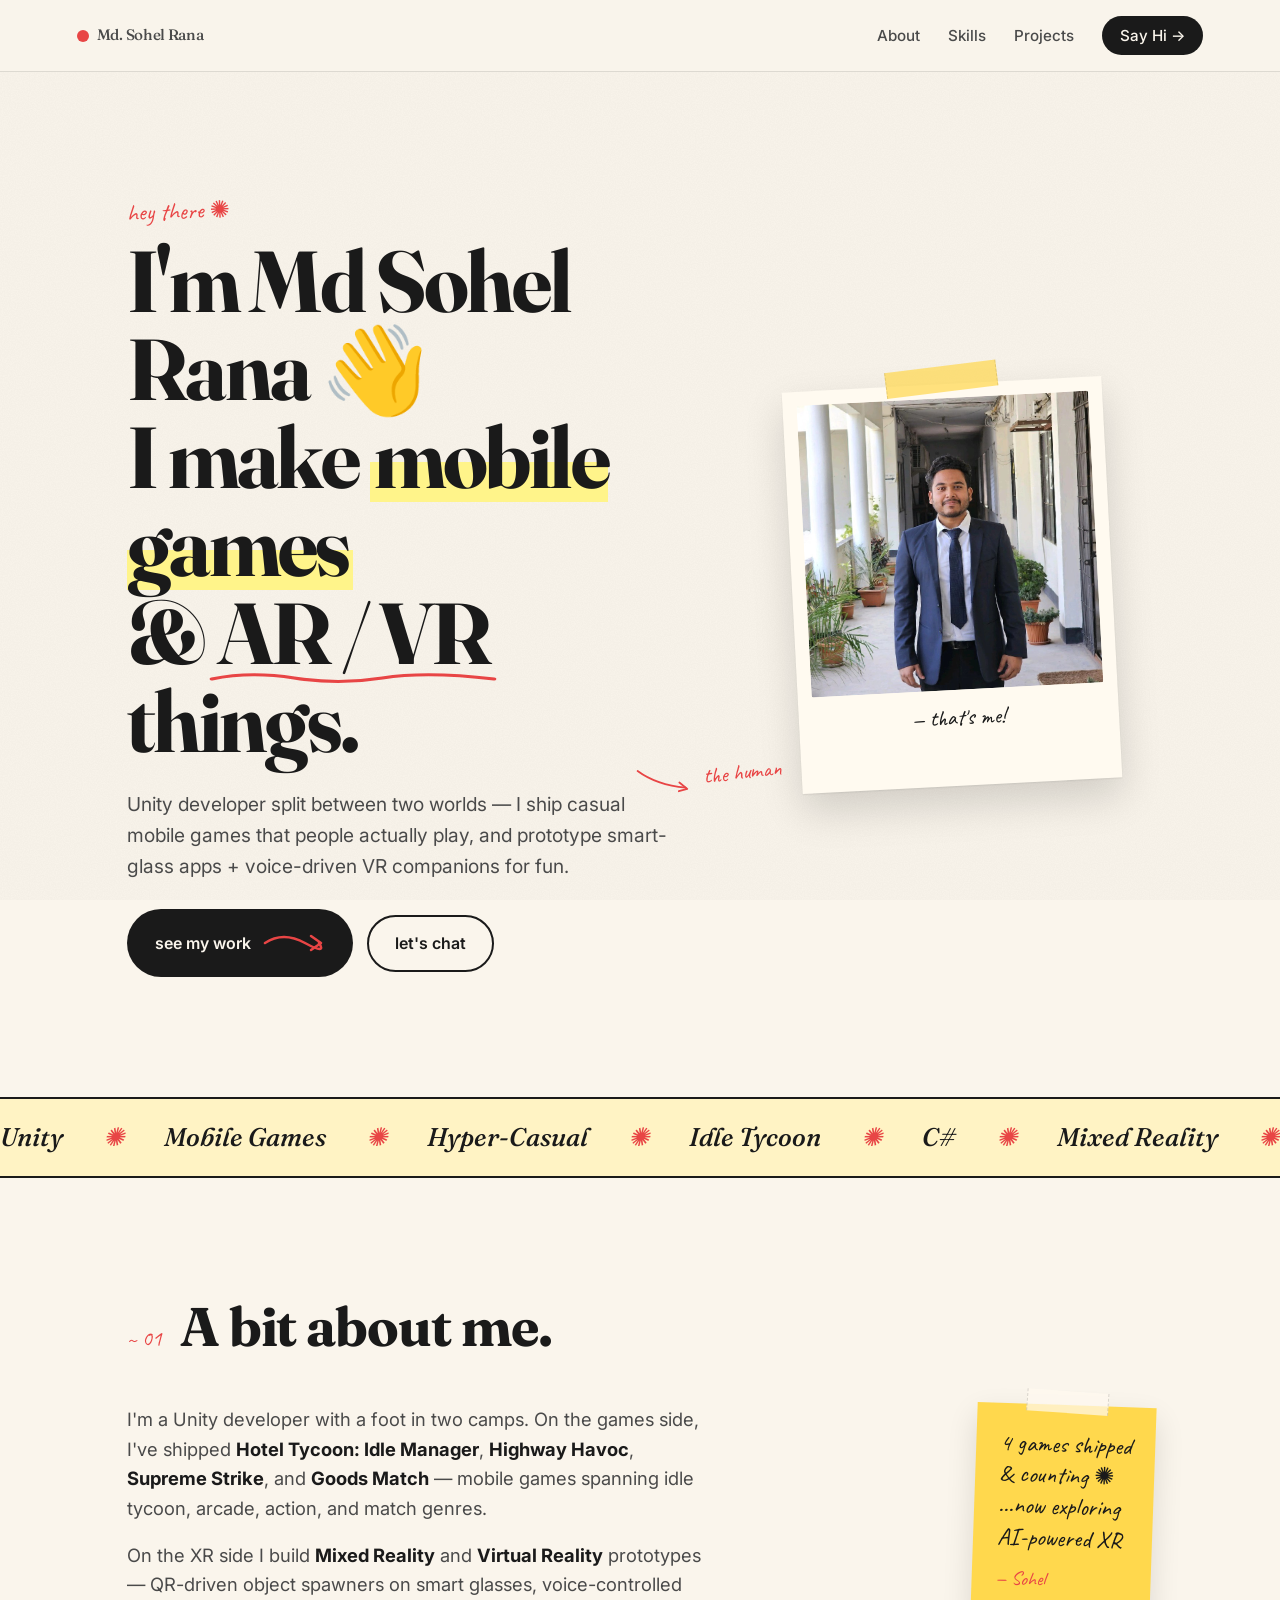
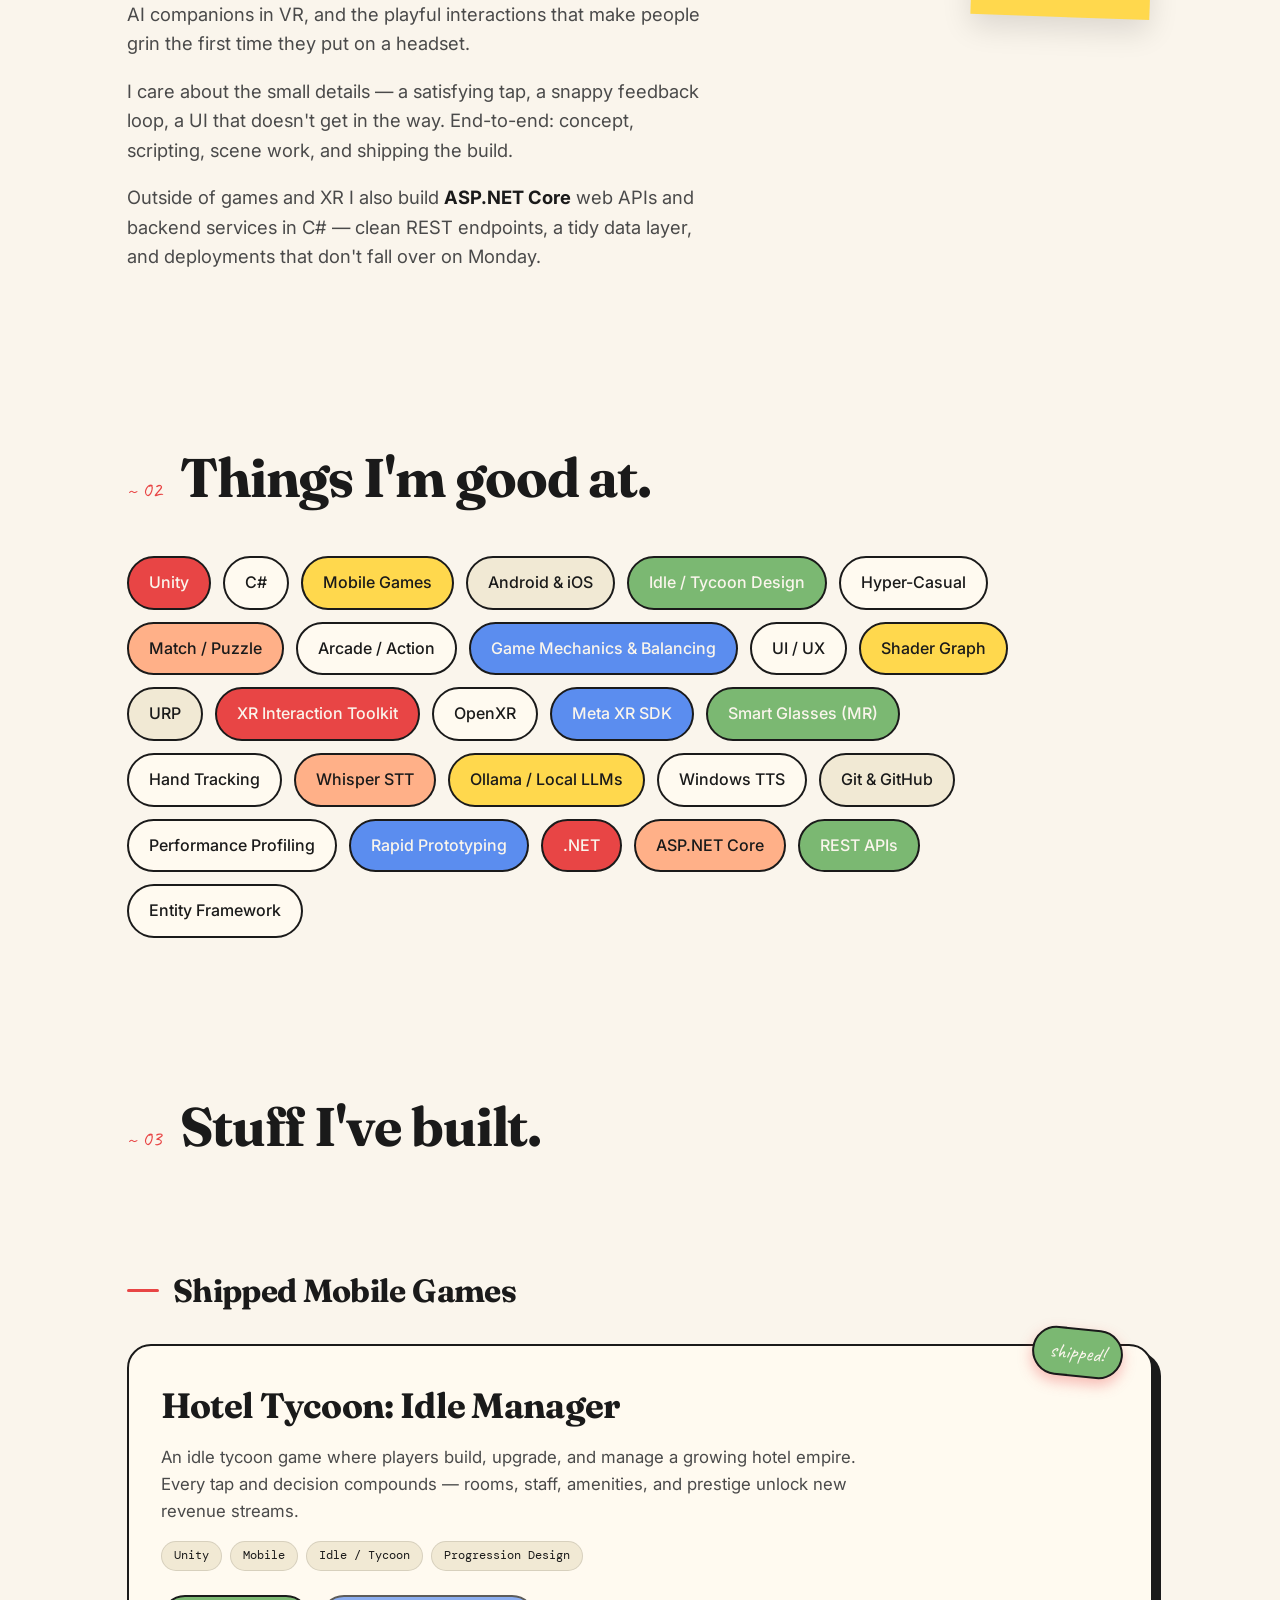
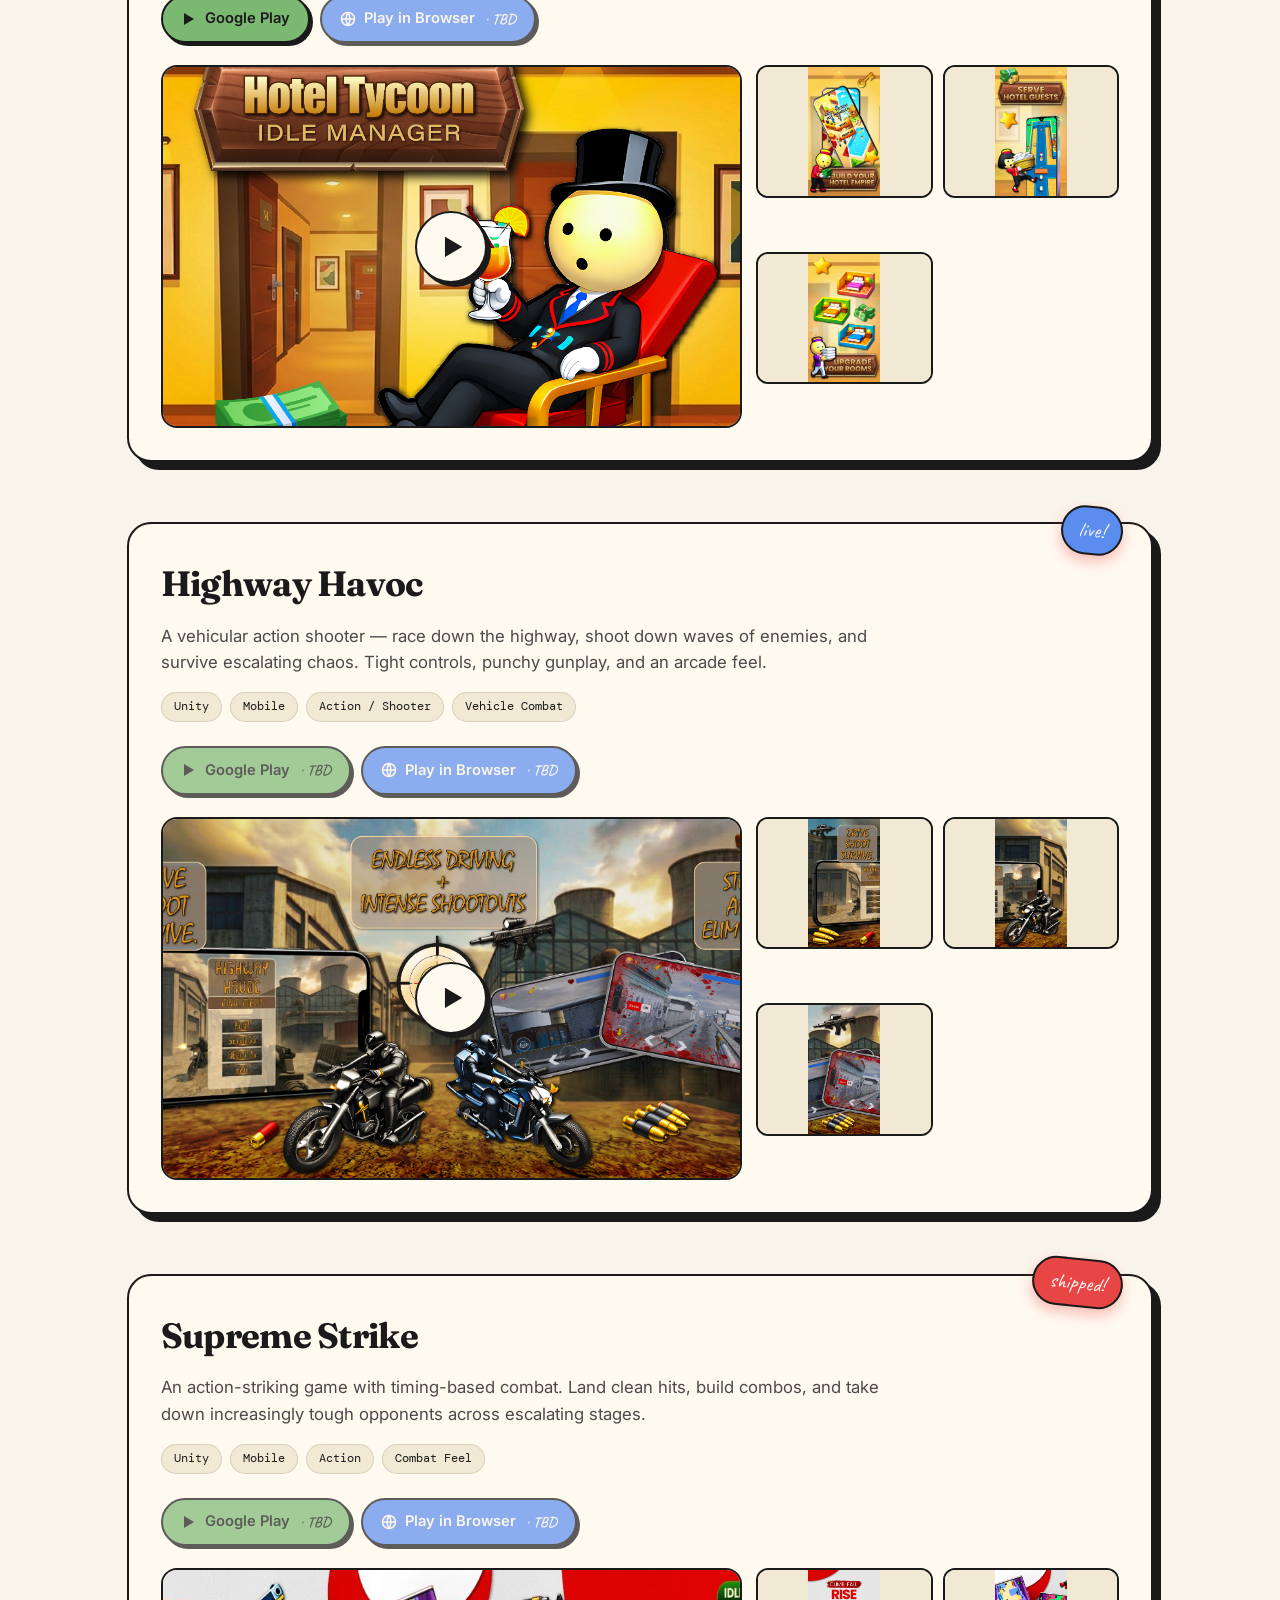
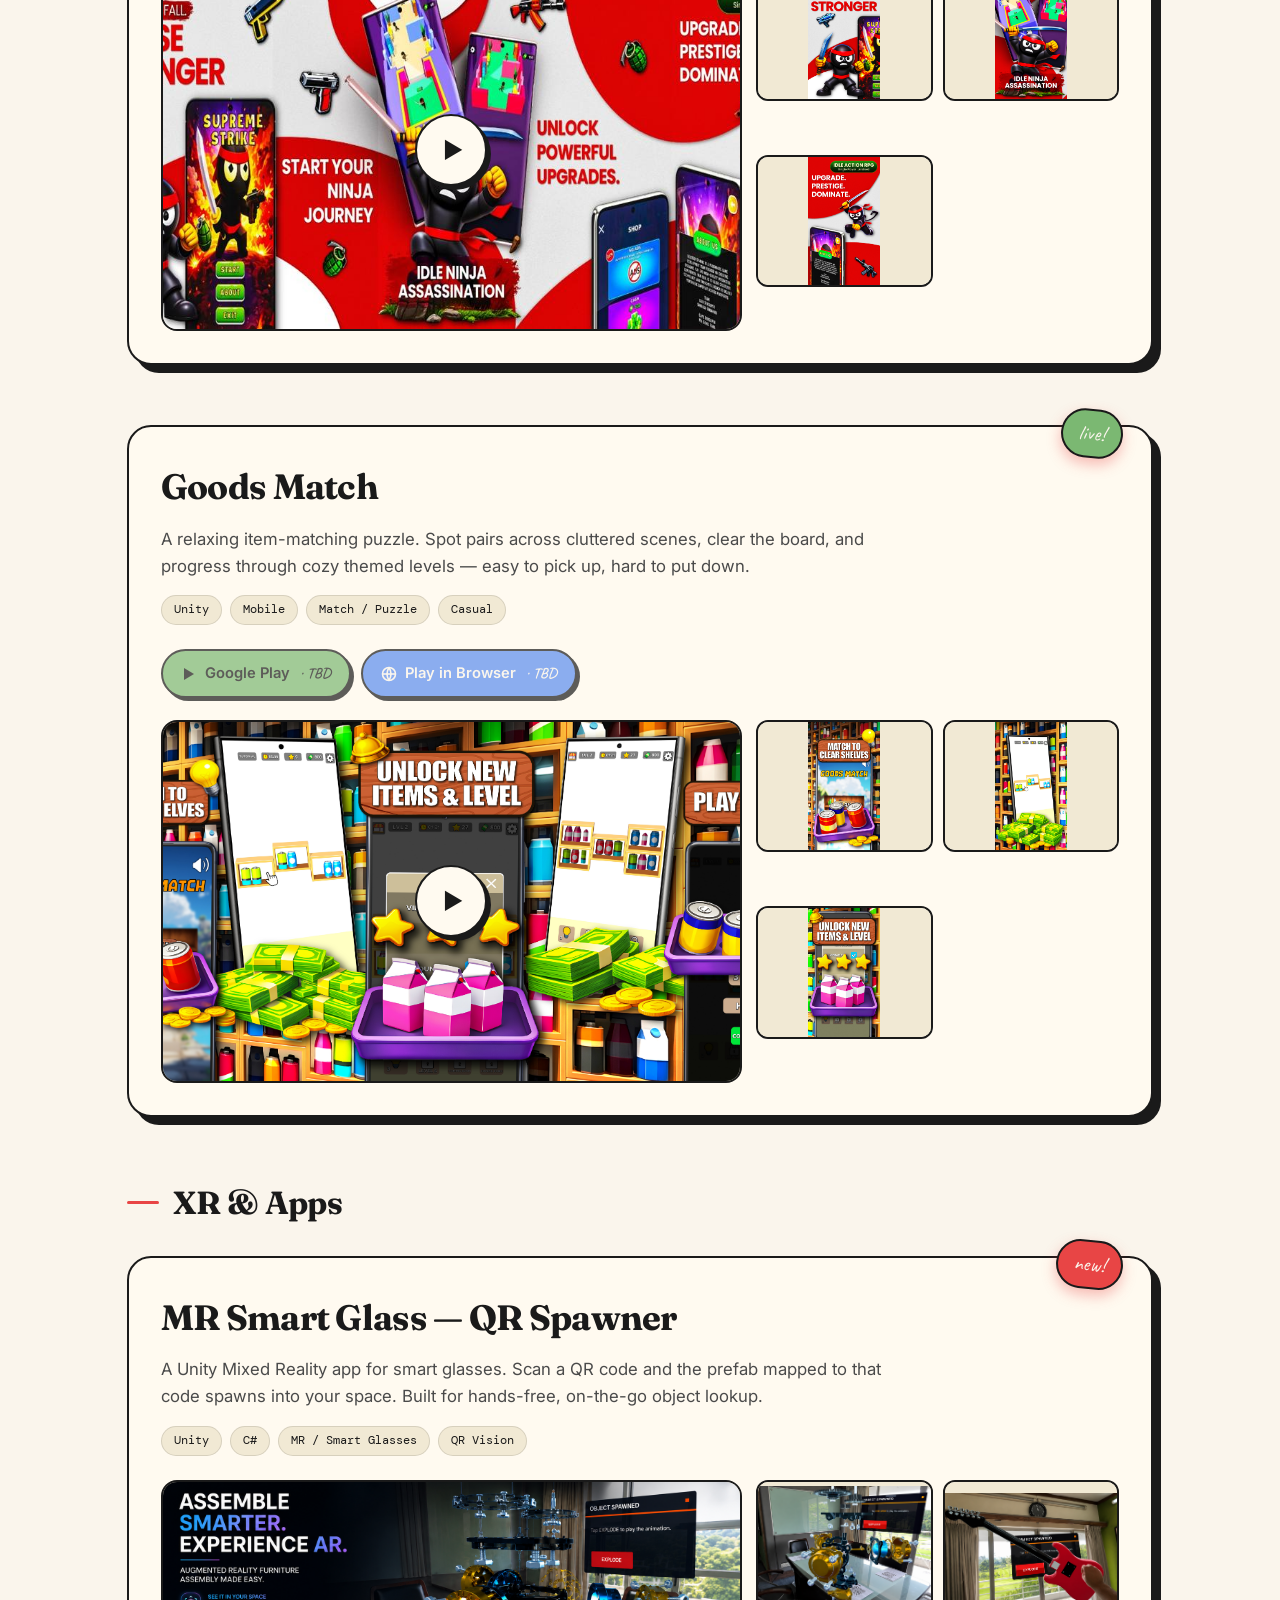
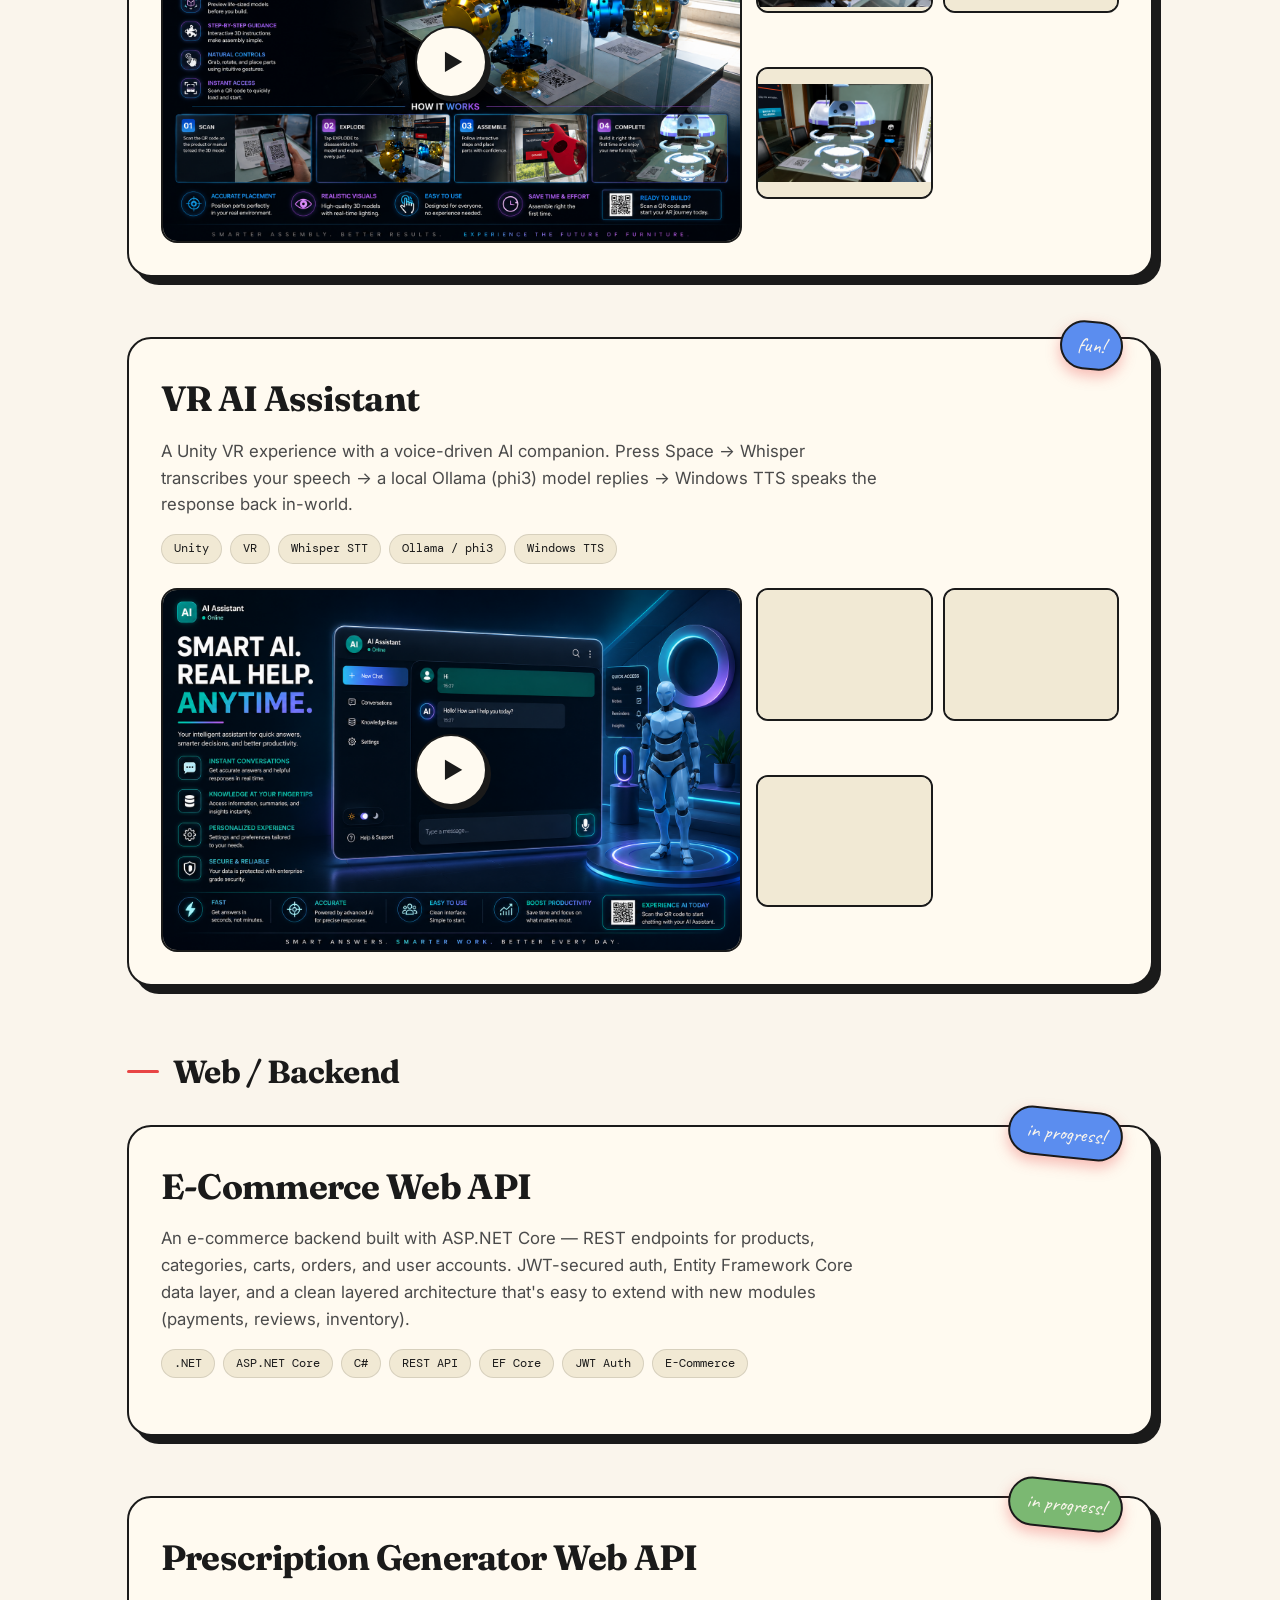
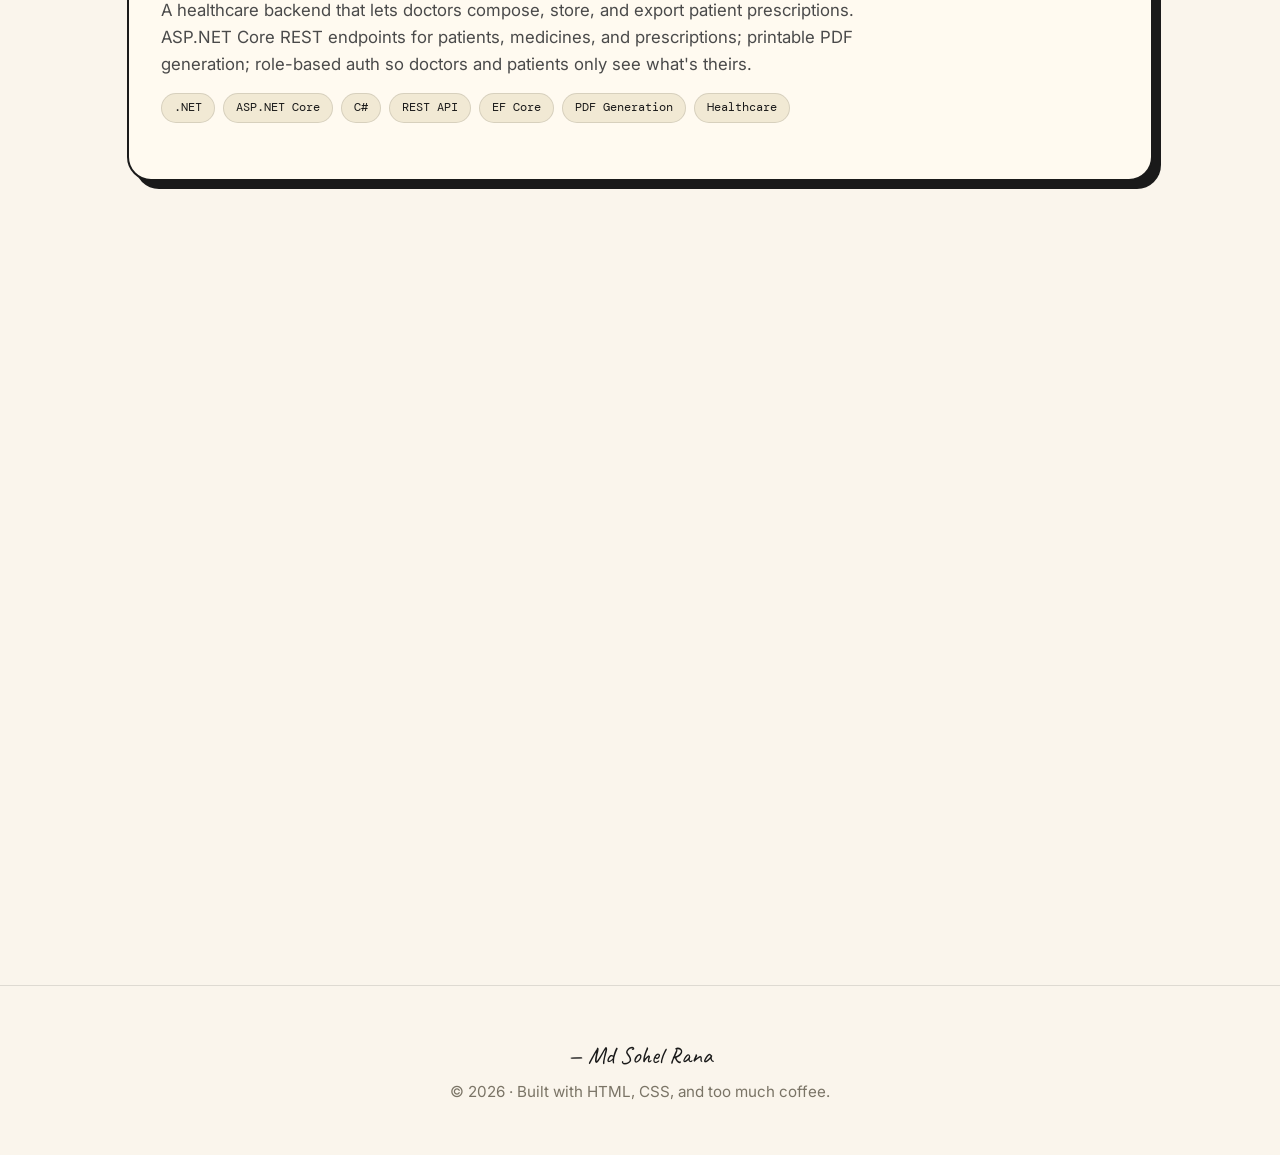
==== commit 8a461fd9: "Add video and ss of the mr and vr app and add Asp.net section" ====
--- a/Portfolio/index.html
+++ b/Portfolio/index.html
@@ -36,7 +36,7 @@
       <h1>
         I'm Md Sohel Rana <span class="wave">👋</span><br />
         I make <span class="highlight">mobile games</span><br />
-        &amp; <span class="scribble">MR / VR</span> things.
+        &amp; <span class="scribble">AR / VR</span> things.
       </h1>
       <p class="lede">
         Unity developer split between two worlds — I ship casual mobile games that people actually play, and prototype
@@ -111,6 +111,11 @@
           I care about the small details — a satisfying tap, a snappy feedback
           loop, a UI that doesn't get in the way. End-to-end: concept, scripting,
           scene work, and shipping the build.
+        </p>
+        <p>
+          Outside of games and XR I also build <strong>ASP.NET Core</strong> web APIs
+          and backend services in C# — clean REST endpoints, a tidy data layer, and
+          deployments that don't fall over on Monday.
         </p>
       </div>
       <aside class="sticky-note" aria-label="A personal note">
@@ -153,6 +158,10 @@
       <span class="bubble b-cream">Git &amp; GitHub</span>
       <span class="bubble">Performance Profiling</span>
       <span class="bubble b-blue">Rapid Prototyping</span>
+      <span class="bubble b-red">.NET</span>
+      <span class="bubble b-peach">ASP.NET Core</span>
+      <span class="bubble b-green">REST APIs</span>
+      <span class="bubble">Entity Framework</span>
     </div>
   </section>
 
@@ -180,7 +189,8 @@
       </header>
 
       <div class="project-links">
-        <a class="store-btn play" href="#" target="_blank" rel="noopener" aria-label="Hotel Tycoon on Google Play">
+        <a class="store-btn play" href="https://play.google.com/store/apps/details?id=com.NextGenStudioz.HotelTycoon"
+          target="_blank" rel="noopener" aria-label="Hotel Tycoon on Google Play">
           <svg viewBox="0 0 16 16" fill="currentColor" aria-hidden="true">
             <path d="M 3 2 L 13 8 L 3 14 Z" />
           </svg>
@@ -221,13 +231,13 @@
       <span class="sticker s-blue">live!</span>
       <header class="project-head">
         <h3>Highway Havoc</h3>
-        <p>An arcade-style endless driver — weave through traffic at top speed, dodge cars, chain near-misses, and rack
-          up high scores. Tight controls, punchy feedback.</p>
+        <p>A vehicular action shooter — race down the highway, shoot down waves of enemies, and survive escalating
+          chaos. Tight controls, punchy gunplay, and an arcade feel.</p>
         <div class="chips">
           <span class="chip">Unity</span>
           <span class="chip">Mobile</span>
-          <span class="chip">Arcade / Endless</span>
-          <span class="chip">Vehicle Physics</span>
+          <span class="chip">Action / Shooter</span>
+          <span class="chip">Vehicle Combat</span>
         </div>
       </header>
 
@@ -441,6 +451,46 @@
         </div>
       </div>
     </article>
+
+    <h3 class="subhead">Web / Backend</h3>
+
+    <article class="project">
+      <span class="sticker s-blue">in progress!</span>
+      <header class="project-head">
+        <h3>E-Commerce Web API</h3>
+        <p>An e-commerce backend built with ASP.NET Core — REST endpoints for products, categories, carts, orders, and
+          user accounts. JWT-secured auth, Entity Framework Core data layer, and a clean layered architecture that's
+          easy to extend with new modules (payments, reviews, inventory).</p>
+        <div class="chips">
+          <span class="chip">.NET</span>
+          <span class="chip">ASP.NET Core</span>
+          <span class="chip">C#</span>
+          <span class="chip">REST API</span>
+          <span class="chip">EF Core</span>
+          <span class="chip">JWT Auth</span>
+          <span class="chip">E-Commerce</span>
+        </div>
+      </header>
+    </article>
+
+    <article class="project">
+      <span class="sticker s-green">in progress!</span>
+      <header class="project-head">
+        <h3>Prescription Generator Web API</h3>
+        <p>A healthcare backend that lets doctors compose, store, and export patient prescriptions. ASP.NET Core REST
+          endpoints for patients, medicines, and prescriptions; printable PDF generation; role-based auth so doctors
+          and patients only see what's theirs.</p>
+        <div class="chips">
+          <span class="chip">.NET</span>
+          <span class="chip">ASP.NET Core</span>
+          <span class="chip">C#</span>
+          <span class="chip">REST API</span>
+          <span class="chip">EF Core</span>
+          <span class="chip">PDF Generation</span>
+          <span class="chip">Healthcare</span>
+        </div>
+      </header>
+    </article>
   </section>
 
   <!-- CONTACT -->
@@ -452,13 +502,13 @@
       <h2>Let's make something <span class="highlight">weird</span> together.</h2>
       <p class="lede">Got a project in mind, or just want to say hi? My inbox is open.</p>
       <div class="contact-list">
-        <a class="contact-pill" href="mailto:your.email@example.com">
-          <span class="icon">✉</span> your.email@example.com
-        </a>
-        <a class="contact-pill" href="https://github.com/tpSohel" target="_blank" rel="noopener">
-          <span class="icon">◐</span> github.com/tpSohel
-        </a>
-        <a class="contact-pill" href="https://www.linkedin.com/in/your-handle" target="_blank" rel="noopener">
+        <a class="contact-pill" href="mailto:mdsohelrana5860@gmail.com">
+          <span class="icon">✉</span> mdsohelrana5860@gmail.com
+        </a>
+        <a class="contact-pill" href="https://github.com/Msohelrana" target="_blank" rel="noopener">
+          <span class="icon">◐</span> github.com/Msohelrana
+        </a>
+        <a class="contact-pill" href="https://www.linkedin.com/in/m-sohelrana/" target="_blank" rel="noopener">
           <span class="icon">in</span> LinkedIn
         </a>
       </div>
--- a/Portfolio/styles.css
+++ b/Portfolio/styles.css
@@ -276,12 +276,12 @@
 
 /* Marquee */
 .marquee {
-  background: var(--ink);
-  color: var(--bg);
+  background: #fff3c4;
+  color: var(--ink);
   padding: 18px 0;
   overflow: hidden;
-  border-top: 1px solid var(--line);
-  border-bottom: 1px solid var(--line);
+  border-top: 2px solid var(--ink);
+  border-bottom: 2px solid var(--ink);
   margin: 40px 0;
 }
 .marquee-track {
@@ -296,7 +296,7 @@
   font-weight: 500;
 }
 .marquee-track span { display: inline-flex; align-items: center; gap: 40px; }
-.marquee-track .star { color: var(--yellow); }
+.marquee-track .star { color: var(--red); }
 @keyframes scroll {
   from { transform: translateX(0); }
   to   { transform: translateX(-50%); }
